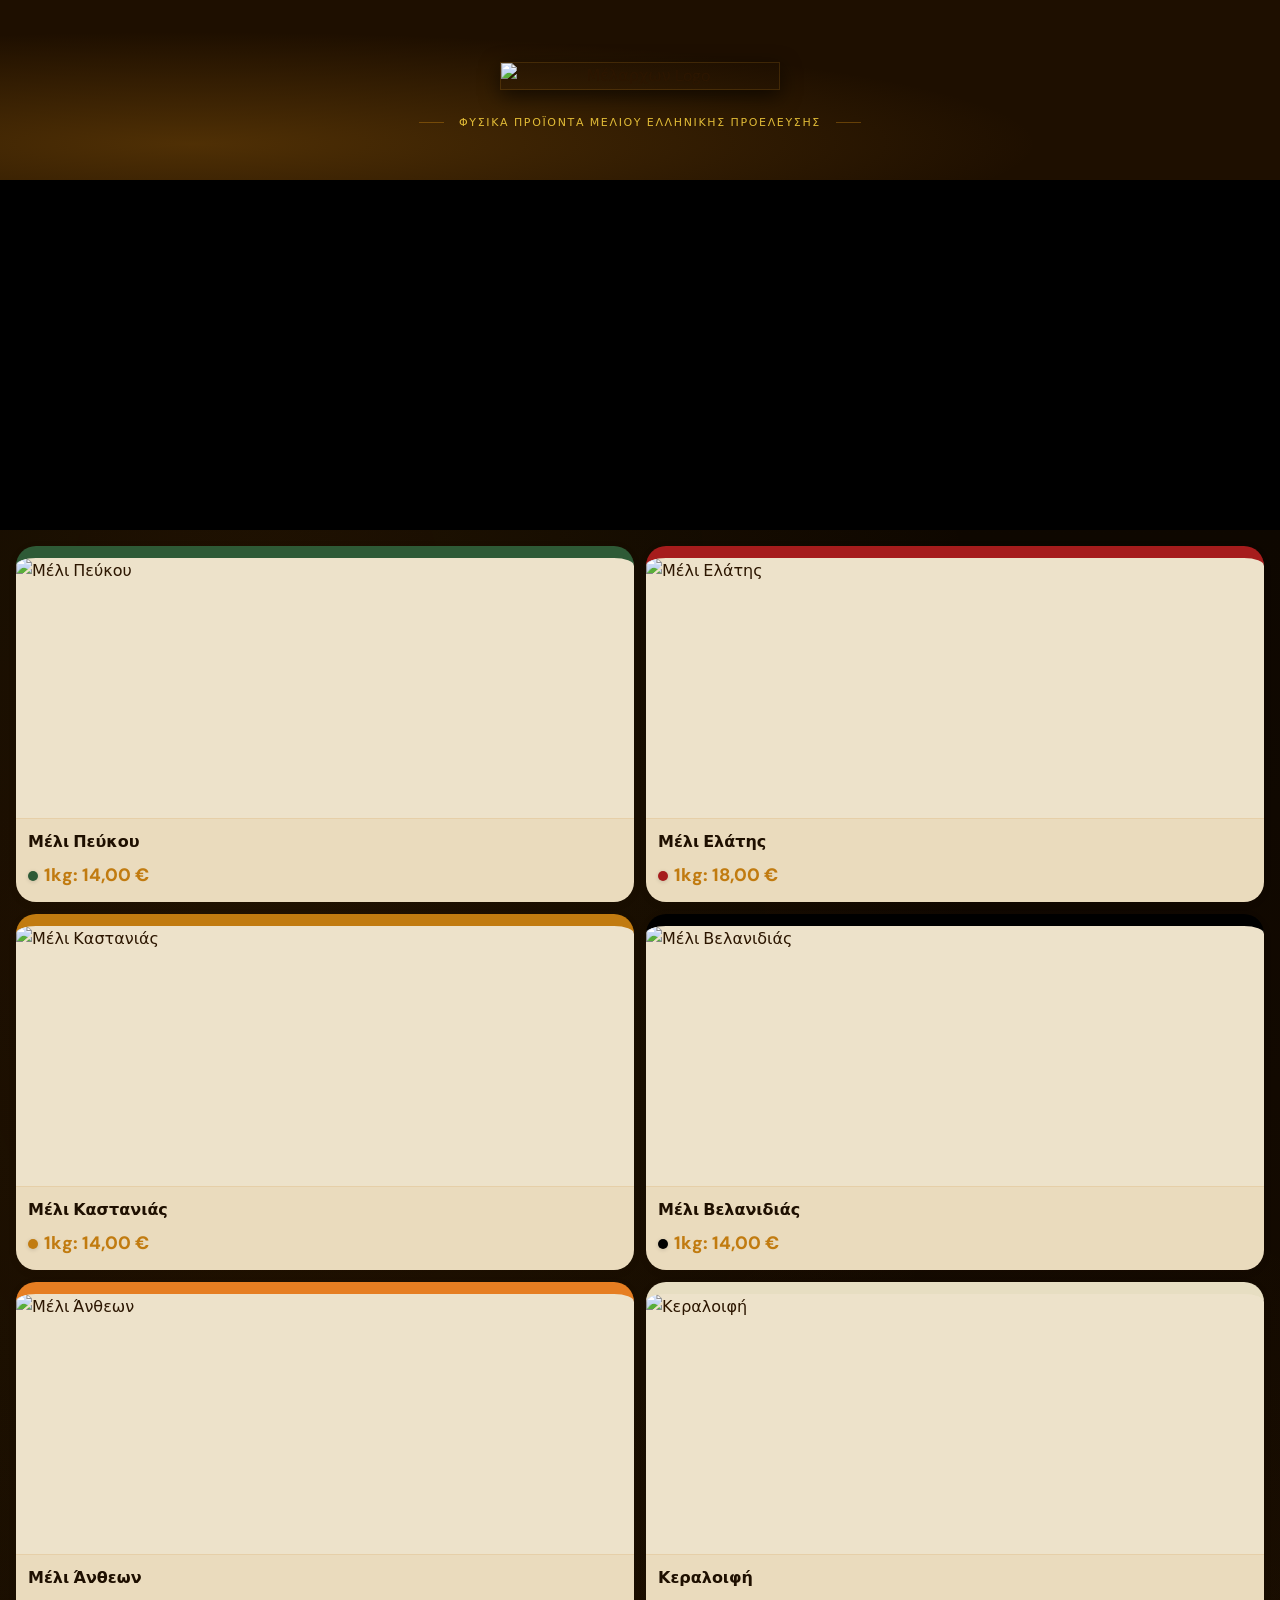
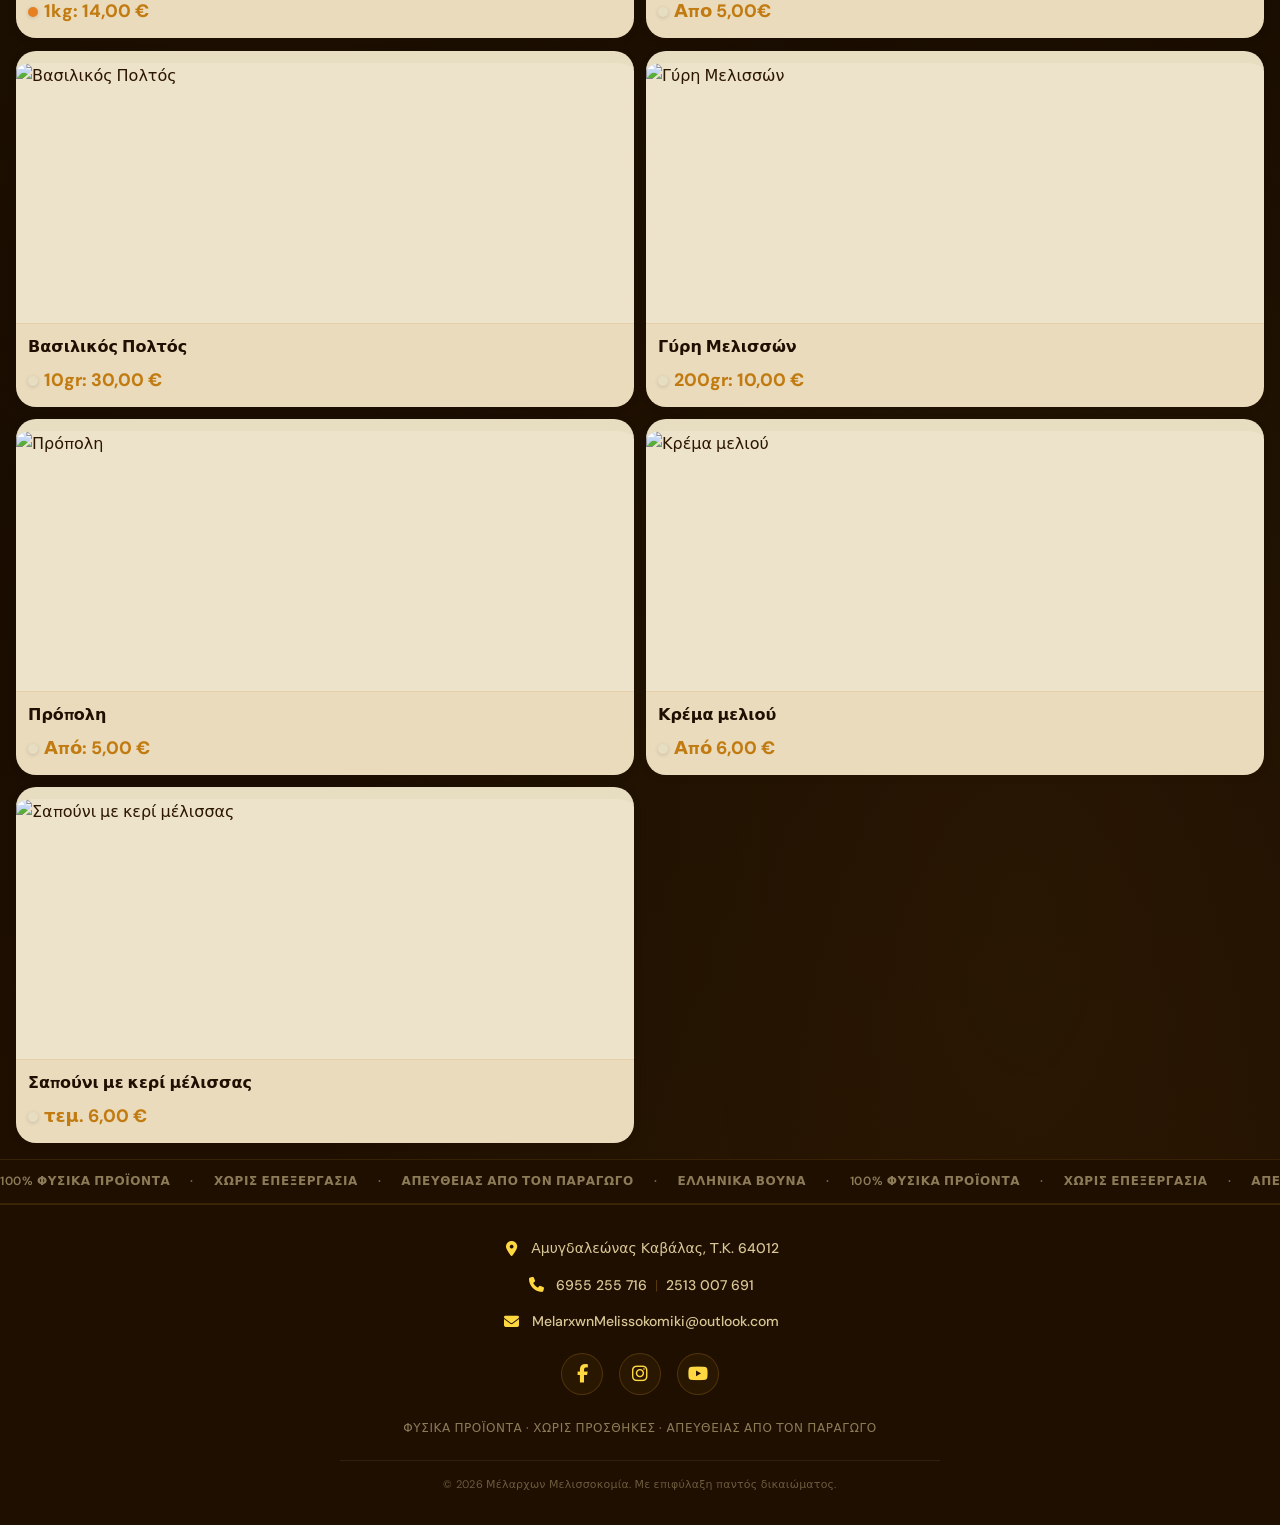
==== index.html @ 649051a7 "Add files via upload" ====
<!DOCTYPE html>
<html lang="el">
<head>
  <meta charset="UTF-8" />
  <meta name="viewport" content="width=device-width, initial-scale=1.0, maximum-scale=1.0" />
  <title>Μέλαρχων Μελισσοκομία</title>
  <link rel="preconnect" href="https://fonts.googleapis.com" />
  <link rel="preconnect" href="https://fonts.gstatic.com" crossorigin />
  <link href="https://fonts.googleapis.com/css2?family=DM+Sans:wght@400;500;700;800&display=swap" rel="stylesheet" />
  <link rel="stylesheet" href="main.css" />
  <link rel="stylesheet" href="https://cdnjs.cloudflare.com/ajax/libs/font-awesome/6.4.0/css/all.min.css" />
</head>
<body>

  <header class="header">
    <div class="header__top">
      <div class="header__overlay"></div>
      <div class="header__inner">
        <div class="header__logo">
          <img src="foto/logo.jpg" alt="Μέλαρχων Logo" class="main-logo">
        </div>
        <span class="header__badge">Φυσικά προϊόντα μελιού Ελληνικής προέλευσης</span>
      </div>
    </div>
    <div class="header__video-wrap">
      <video autoplay muted loop playsinline>
        <source src="foto/hero.mp4" type="video/mp4">
      </video>
    </div>
  </header>

  <main class="products" id="products"></main>

  <div class="honey-strip">
    <div class="honey-strip__inner">
      <span>100% Φυσικά Προϊόντα</span> · <span>Χωρίς Επεξεργασία</span> · <span>Απευθείας από τον Παραγωγό</span> · <span>Ελληνικά Βουνά</span> ·
      <span>100% Φυσικά Προϊόντα</span> · <span>Χωρίς Επεξεργασία</span> · <span>Απευθείας από τον Παραγωγό</span> · <span>Ελληνικά Βουνά</span> ·
    </div>
  </div>

  <div class="modal-overlay" id="modalOverlay">
    <div class="modal" id="modal">
      <button class="modal__close" id="modalClose">
        <span></span><span></span>
      </button>

      <div class="modal__hero">
        <img class="modal__photo" id="modalPhoto" src="" alt="" />
      </div>

      <div class="modal__body">
        <span class="modal__cat" id="modalCat"></span>
        <h2 class="modal__title" id="modalTitle"></h2>
        
        <div class="modal__section">
          <h3 class="modal__section-title" id="modalTasteTitle"></h3>
          <p id="modalTaste" class="modal__section-text" style="white-space: pre-line;"></p>
        </div>

        <div class="modal__section">
          <h3 class="modal__section-title">🐝 Ιδιότητες & Οφέλη</h3>
          <p id="modalBenefits" class="modal__section-text" style="white-space: pre-line;"></p>
        </div>

        <div class="modal__section">
          <h3 class="modal__section-title">ℹ️ Χρήσιμες Πληροφορίες & Οδηγίες</h3>
          <p id="modalInfo" class="modal__section-text" style="white-space: pre-line;"></p>
        </div>

        <div class="modal__section">
          <h3 class="modal__section-title">💰 Διαθέσιμες Συσκευασίες & Τιμές</h3>
          <div id="modalSizes" style="display: flex; flex-direction: column; gap: 8px; margin-top: 10px;"></div>
        </div>
        
        <div class="modal__footer" style="margin-top: 15px; padding-top: 10px;"></div>
      </div>
    </div>
  </div>

  <footer class="footer">
    <div class="footer__inner">
      <div class="footer__info">
        <div class="footer__info-item">
          <i class="fa-solid fa-location-dot"></i>
          <span>Αμυγδαλεώνας Καβάλας, Τ.Κ. 64012</span>
        </div>
        <div class="footer__info-item">
          <i class="fa-solid fa-phone"></i>
          <div class="footer__phones">
            <a href="tel:+306955255716">6955 255 716</a>
            <span class="footer__phone-sep">|</span>
            <a href="tel:+302513007691">2513 007 691</a>
          </div>
        </div>
        <div class="footer__info-item">
          <i class="fa-solid fa-envelope"></i>
          <a href="mailto:MelarxwnMelissokomiki@outlook.com">MelarxwnMelissokomiki@outlook.com</a>
        </div>
      </div>

      <div class="footer__socials">
        <a href="https://www.facebook.com/profile.php?id=100087143318906&locale=el_GR" target="_blank" class="footer__social-link">
          <i class="fa-brands fa-facebook-f"></i>
        </a>
        <a href="https://www.instagram.com/melarxwnmelissokomiki" target="_blank" class="footer__social-link">
          <i class="fa-brands fa-instagram"></i>
        </a>
        <a href="https://www.youtube.com/@%CE%9C%CE%95%CE%9B%CE%91%CE%A1%CE%A7%CE%A9%CE%9D%CE%9C%CE%95%CE%9B%CE%99%CE%A3%CE%A3%CE%9F%CE%9A%CE%9F%CE%9C%CE%99%CE%91" target="_blank" class="footer__social-link">
  <i class="fa-brands fa-youtube"></i>
</a>
        </a>
      </div>

      <p class="footer__note">ΦΥΣΙΚΑ ΠΡΟΪΟΝΤΑ · ΧΩΡΙΣ ΠΡΟΣΘΗΚΕΣ · ΑΠΕΥΘΕΙΑΣ ΑΠΟ ΤΟΝ ΠΑΡΑΓΩΓΟ</p>
      <div class="footer__copy"><p>&copy; 2026 Μέλαρχων Μελισσοκομία. Με επιφύλαξη παντός δικαιώματος.</p></div>
    </div>
  </footer>

  <script>
    const PRODUCTS = [
      {
        id: 1,
        name: 'Μέλι Πεύκου',
        category: 'Πεύκο',
        tasteLabel: '🍯 Γεύση, Άρωμα & Υφή',
        photo: 'foto/pefko.jpg', 
        modalPhoto: 'foto/pefko2.jpg', 
        mainPrice: '1kg: 14,00 €', 
        color: '#2E5A36', 
        allSizes: [
          { label: '1kg', price: '14€' },
          { label: '500g', price: '8€' },
          { label: '250g', price: '5€' },
          { label: '100ml', price: '3€' }
        ],
        taste: `👅 Γεύση & Ήπια γλυκύτητα: Λόγω της χαμηλής συγκέντρωσης φυσικών σακχάρων και γλυκόζης, δεν είναι υπερβολικά γλυκό και δεν «λιγώνει».\n\n📋 Πίνακας επίγευσης: Έχει γεμάτη, γήινη και πλούσια γεύση. Αφήνει μια ελαφρώς πικάντικη νότα ή μια ανεπαίσθητα πικρή / ρητινώδη επίγευση που θυμίζει καραμέλα και ξύλο.\n\n🍯 Υφή και Ρευστότητα: Παχύρρευστο και λείο. Έχει γεμάτο σώμα, «βουτυράτη» αίσθηση στο στόμα και βελούδινη πυκνότητα.\n\n⏳ Αργή κρυστάλλωση: Είναι από τα βασικότερα πλεονεκτήματά του. Επειδή έχει χαμηλή περιεκτικότητα σε γλυκόζη, δεν ζαχαρώνει εύκολα. Το αυθεντικό πευκόμελο παραμένει εντελώς ρευστό και διαυγές για περισσότερο από 1,5 χρόνο.\n\n🌲 Άρωμα: Ιδιαίτερο Έντονο Άρωμα, καθαρό και αρωματικό. Αναδίδει φρεσκάδα που παραπειάμπει απευθείας σε πευκοδάσος και υγρό δάσος.\n\n🎨 Σκούρο Χρώμα: Κυμαίνεται από βαθύ κεχριμπαρένιο έως σκούρο κοκκινωπό-καφέ.`,
        benefits: `To μέλι πεύκου αποτελεί περίπου το 65% της συνολικής παραγωγής στην Ελλάδα. Δεν προέρχεται από το νέκταρ λουλουδιών, αλλά από τις μελιτώδεις εκκρίσεις του εντόμου Marchalina hellenica.\n\n💪 Είναι πλούσιο σε μέταλλα (κάλιο, μαγνήσιο, σίδηρο), ιχνοστοιχεία και αντιοξειδωτικά.\n\n📉 Έχει χαμηλότερες θερμίδες από τα ανθόμελα.\n\n🛡️ Προσφέρει αντιβακτηριακή δράση, ενισχύοντας το ανοσοποιητικό, βοηθώντας στην ανακούφιση από τον βήχα και την πέψη.`,
        info: `🔮 ΚΡΥΣΤΑΛΛΩΜΑ\nΠαραμένει ρευστό για μεγάλο χρονικό διάστημα λόγω χαμηλής περιεκτικότητας σε γλυκόζη. Η κρυστάλλωση αποτελεί φυσική διαδικασία.\n\n📦 ΦΥΛΑΞΗ\nΔιατήρηση σε σκιερό και δροσερό μέρος, μακριά από άμεση ηλιακή ακτινοβολία.\n\n⚠️ ΠΡΟΕΙΔΟΠΟΙΗΣΗ\nΔεν συνιστάται για βρέφη κάτω των 12 μηνών.\n\n ΣΥΣΚΕΥΑΣΙΑ & ΔΙΑΡΚΕΙΑ\nΓυάλινο βάζο με μεταλλικό καπάκι ασφαλείας. · Διάρκεια: 24 μήνες από την ημερομηνία παραγωγής.`
      },
      {
        id: 2,
        name: 'Μέλι Ελάτης',
        category: 'Έλατο',
        tasteLabel: '🍯 Γεύση, Άρωμα & Υφή',
        photo: 'foto/elati.jpg',
        modalPhoto: 'foto/elati2.jpg', 
        mainPrice: '1kg: 18,00 €', 
        color: '#A61C1C', 
        allSizes: [
          { label: '1kg', price: '18€' },
          { label: '500g', price: '10€' },
          { label: '250g', price: '6€' },
          { label: '100ml', price: '4€' }
        ],
        taste: `👅 Γεύση & Ήπια γλυκύτητα: Λόγω της πολύ χαμηλής περιεκτικότητας σε φυσικά σάκχαρα, διακρίνεται για την ιδιαίτερα ήπια γλυκύτητά του που δεν λιγώνει καθόλου τον ουρανίσκο.\n\n📋 Πίνακας επίγευσης: Διαθέτει μια ξεχωριστή, πλούσια γεύση με απαλές νότες που θυμίζουν καραμέλα, βανίλια ή ζαχαρωμένο ξηρό καρπό, αφήνοντας μια ευχάριστη και εκλεπτυσμένη επίγευση.\n\n🍯 Υφή και Ρευστότητα: Είναι εξαιρετικά παχύρρευστο και κολλώδες. Έχει πολύ γεμάτο σώμα και μια ιδιαίτερα βελούδινη, σχεδόν "μαστιχωτή" αίσθηση στο στόμα.\n\n⏳ Μηδενική κρυστάλλωση: Αποτελεί το κορυφαίο του πλεονέκτημα. Εξαιτίας της εξαιρετικά χαμηλής του περιεκτικότητας σε γλυκόζη, το αυθεντικό μέλι ελάτης δεν κρυσταλλώνει (δεν ζαχαρώνει) σχεδόν ποτέ, παραμένοντας αναλλοίωτο για χρόνια.\n\n🌲 Άρωμα: Διακριτικό και φίνο άρωμα χαμηλής έντασης, το οποίο αναδίδει μια αίσθηση φρεσκάδας και καθαρότητας που παραπέμπει κατευθείαν στα παρθένα ελατοδάση των ελληνικών βουνών.\n\n🎨 Χρώμα: Εντυπωσιακό και ιδιαίτερο χρώμα που ποικίλλει από βαθύ κεχριμπαρένιο έως κοκκινωπό-σκούρο, ενώ σε ορισμένες ποικιλίες (όπως το ελάτης βανίλια) δημιουργεί πανέμορφες ανταύγειες.`,
        benefits: `Το μέλι ελάτης είναι ένα από τα πιο σπάνια και εκλεκτά μέλια της Ελλάδας, καθώς η παραγωγή του εξαρτάται σε μεγάλο βαθμό από τις καιρικές συνθήκες στα ορεινά ελατοδάση.\n\n💪 Διαθέτει εξαιρετικά υψηλή συγκέντρωση σε ιχνοστοιχεία (κάλιο, μαγνήσιο, φώσφορο, σίδηρο, νάτριο) και φυσικά αντιοξειδωτικά.\n\n📉 Έχει χαμηλότερο θερμιδικό φορτίο σε σύγκριση με τα ανθόμελα, καθιστώντας το ιδανικό για όσους προσέχουν τη διατροφή τους.\n\n🛡️ Δρα ως φυσικό τονωτικό για τον οργανισμό, βοηθά στην αντιμετώπιση των φλεγμονών, καταπραΰνει το στομάχι και ενισχύει το αναπνευστικό σύστημα.`,
        info: `🔮 ΚΡΥΣΤΑΛΛΩΜΑ\nΛόγω της εξαιρετικά χαμηλής περιεκτικότητας σε γλυκόζη, δεν κρυσταλλώνει σχεδόν ποτέ και διατηρεί τη ρευστότητά του για πολλά χρόνια.\n\n📦 ΦΥΛΑΞΗ\nΔιατήρηση σε σκιερό και δροσερό μέρος, μακριά από άμεση ηλιακή ακτινοβολία.\n\n⚠️ ΠΡΟΕΙΔΟΠΟΙΗΣΗ\nΔεν συνιστάται για βρέφη κάτω των 12 μηνών.\n\n ΣΥΣΚΕΥΑΣΙΑ & ΔΙΑΡΚΕΙΑ\nΓυάλινο βάζο με μεταλλικό καπάκι ασφαλείας. · Διάρκεια: 24 μήνες από την ημερομηνία παραγωγής.`
      },
      {
        id: 3,
        name: 'Μέλι Καστανιάς',
        category: 'Κάστανο',
        tasteLabel: '🍯 Γεύση, Άρωμα & Υφή',
        photo: 'foto/kastano.jpg',
        modalPhoto: 'foto/kastano2.jpg', 
        mainPrice: '1kg: 14,00 €', 
        color: '#C17B10', 
        allSizes: [
          { label: '1kg', price: '18€' },
          { label: '500g', price: '10€' },
          { label: '250g', price: '6€' },
          { label: '100ml', price: '4€' }
        ],
        taste: `👅 Γεύση & Ήπια γλυκύτητα: Έχει πολύ χαμηλή γλυκύτητα. Είναι ένα μέλι για απαιτητικούς ουρανίσκους, καθώς η γλυκιά του βάση εξισορροπείται απόλυτα από τον έντονο χαρακτήρα του.\n\n📋 Πίνακας επίγευσης: Διακρίνεται για τη δυνατή, γεμάτη και ελαφρώς υπόπικρη γεύση του. Αφήνει μια έντονη, μακράς διάρκειας επίγευση καμένου ξύλου, κακάο και καβουρδισμένων ξηρών καρπών.\n\n🍯 Υφή και Ρευστότητα: Μέτριας ρευστότητας προς παχύρρευστο, με πλούσιο σώμα και στιβαρή δομή που γεμίζει το στόμα.\n\n⏳ Αργή κρυστάλλωση: Λόγω της υψηλής φυσικής περιεκτικότητάς του σε φρουκτόζη και της χαμηλής γλυκόζης, κρυσταλλώνει πάρα πολύ αργά. Μπορεί να παραμείνει σε ρευστή μορφή για 1,5 έως 2 χρόνια.\n\n🌲 Άρωμα: Ιδιαίτερα έντονο, βαθύ και διεισδυτικό άρωμα. Αναδίδει μια ξεχωριστή μυρωδιά που παραπέμπει σε φθινοπωρινό δάσος, βρεγμένο χώμα και ξύλο καστανιάς.\n\n🎨 Σκούρο Χρώμα: Διαθέτει ένα πολύ σκούρο καφέ, σχεδόν μαύρο χρώμα, το οποίο μερικές φορές εμφανίζει κοκκινωπές ή χάλκινες ανταύγειες στο φως.`,
        benefits: `Το μέλι καστανιάς συλλέγετε στη Λεκάνη και τις ορεινές περιοχές της Καβάλας κατά την περίοδο ανθοφορίας της καστανιάς.\n\n💪 Θεωρείται ένα από τα πιο θρεπτικά μέλια παγκοσμίως, καθώς είναι εξαιρετικά πλούσιο σε σίδηρο, κάλιο, μαγνήσιο, ασβέστιο και αζωτούχες ενώσεις.\n\n📉 Διαθέτει ισχυρές αντιοξειδωτικές ιδιότητες και βοηθά σημαντικά στην καλή κυκλοφορία του αίματος και τη ρύθμιση της πίεσης.\n\n🛡️ Έχει αποδεδειγμένη στυπτική, απολυμαντική και επουλωτική δράση. Βοηθά στη σωστή λειτουργία του γαστρεντερικού συστήματος και τονώνει το ανοσοποιητικό ενάντια στην κόπωση.`,
        info: `🔮 ΚΡΥΣΤΑΛΛΩΜΑ\nΛόγω της υψηλής περιεκτικότητας σε φρουκτόζη, κρυσταλλώνει πολύ αργά (μετά από 18-24 μήνες). Η κρυστάλλωση είναι δείγμα αγνότητας.\n\n📦 ΦΥΛΑΞΗ\nΔιατήρηση σε σκιερό και δροσερό μέρος, μακριά από άμεση ηλιακή ακτινοβολία.\n\n⚠️ ΠΡΟΕΙΔΟΠΟΙΗΣΗ\nΔεν συνιστάται για βρέφη κάτω των 12 μηνών.\n\n🫙 ΣΥΣΚΕΥΑΣΙΑ & ΔΙΑΡΚΕΙΑ\nΓυάλινο βάζο με μεταλλικό καπάκι ασφαλείας. · Διάρκεια: 24 μήνες από την ημερομηνία παραγωγής.`
      },
      {
        id: 4,
        name: 'Μέλι Βελανιδιάς',
        category: 'Βελανιδιά',
        tasteLabel: '🍯 Γεύση, Άρωμα & Υφή',
        photo: 'foto/belanidia.jpg',
        modalPhoto: 'foto/belanidia2.jpg', 
        mainPrice: '1kg: 14,00 €', 
        color: '#000000', 
        allSizes: [
          { label: '1kg', price: '14€' },
          { label: '500g', price: '8€' },
          { label: '250g', price: '5€' },
          { label: '100ml', price: '3€' }
        ],
        taste: `👅 Γεύση & Ήπια γλυκύτητα: Έχει ιδιαίτερα χαμηλή γλυκύτητα, γεγονός που το καθιστά αγαπητό σε όσους αποφεύγουν τις πολύ λιγωτικές γεύσεις.\n\n📋 Πίνακας επίγευσης: Γεμάτη, πλούσια και "στιβαρή" γεύση. Αφήνει μια έντονη, «στρογγυλή» επίγευση που θυμίζει καραμέλα βουτύρου, μελάσα και ώριμα ξύλα του δάσους.\n\n🍯 Υφή και Ρευστότητα: Είναι εξαιρετικά παχύρρευστο, παχύ και κολλώδες. Έχει πολύ πυκνό σώμα και «γεμίζει» πλούσια το στόμα.\n\n⏳ Αργή κρυστάλλωση: Λόγω της φυσικής του σύνθεσης, κρυσταλλώνει πάρα πολύ αργά. Παράγεται από μελιτώματα και μπορεί να παραμείνει στην αρχική, ρευστή του μορφή για περισσότερο από 1,5 με 2 χρόνια.\n\n🌲 Άρωμα: Βαθύ, γήινο και μυστηριώδες άρωμα μεγάλης έντασης, που φέρνει στο νου την ατμόσφαιρα ενός αρχέγονου, πυκνού δάσους βελανιδιάς μετά τη βροχή.\n\n🎨 Σκούρο Χρώμα: Είναι από τα πιο σκούρα ελληνικά μέλια. Το χρώμα του είναι πολύ βαθύ καφέ, σχεδόν μαύρο (συχνά αποκαλείται και "μαύρο μέλι").`,
        benefits: `Το μέλι βελανιδιάς μας συλλέγεται στo Παρανέστι και στην ορεινή περιοχή της Καβάλας και θεωρείται ένα από τα κορυφαία μέλια παγκοσμίως σε αντιοξειδωτική δράση.\n\n💪 Είναι εξαιρετικά πλούσιο σε κάλιο, μαγνήσιο, σίδηρο, φώσφορο και νάτριο, προσφέροντας άμεση τόνωση στον οργανισμό.\n\n📉 Διαθέτει πολύ υψηλή συγκέντρωση σε φαινόλες, βοηθώντας στην καταπολέμηση των ελεύθερων ριζών και της γήρανσης των κυττάρων.\n\n🛡️ Έχει ισχυρές αντιμικροβιακές και αντιφλεγμονώδεις ιδιότητες. Δρα ευεργετικά στο γαστρεντερικό σύστημα, καταπραΰνει τις διαταραχές του στομάχου και βοηθά στην αντιμετώπιση της εξάντλησης.`,
        info: `🔮 ΚΡΥΣΤΑΛΛΩΜΑ\nΛόγω χαμηλής περιεκτικότητας σε γλυκόζη, παραμένει ρευστό για μεγάλο χρονικό διάστημα (18-24 μήνες). Η κρυστάλλωση είναι φυσική ιδιότητα του αγνού μελιού.\n\n📦 ΦΥΛΑΞΗ\nΔιατήρηση σε σκιερό και δροσερό μέρος, μακριά από άμεση ηλιακή ακτινοβολία.\n\n⚠️ ΠΡΟΕΙΔΟΠΟΙΗΣΗ\nΔεν συνιστάται για βρέφη κάτω των 12 μηνών.\n\n ΣΥΣΚΕΥΑΣΙΑ & ΔΙΑΡΚΕΙΑ\nΓυάλινο βάζο με μεταλλικό καπάκι ασφαλείας. · Διάρκεια: 24 μήνες από την ημερομηνία παραγωγής.`
      },
      {
        id: 5,
        name: 'Μέλι Άνθεων',
        category: 'Άνθη',
        tasteLabel: '🍯 Γεύση, Άρωμα & Υφή',
        photo: 'foto/antheon.jpg',
        modalPhoto: 'foto/antheon2.webp', 
        mainPrice: '1kg: 14,00 €', 
        color: '#E67E22', 
        allSizes: [
          { label: '1kg', price: '14€' },
          { label: '500g', price: '8€' },
          { label: '250g', price: '5€' },
          { label: '100ml', price: '3€' }
        ],
        taste: `👅 Γεύση & Έντονη γλυκύτητα: Διακρίνεται για την πλούσια, γεμάτη και έντονα γλυκιά γεύση του. Είναι το κατεξοχήν αγαπημένο μέλι των παιδιών και όσων αγαπούν τις παραδοσιακές, γλυκές γεύσεις.\n\n📋 Πίνακας επίγευσης: Αφήνει μια εξαιρετικά απαλή, ισορροπημένη και δροσερή επίγευση που πλημμυρίζει τον ουρανίσκο με νότες φρεσκοκομμένων λουλουδιών και άγριας φύσης.\n\n🍯 Υφή και Ρευστότητα: Έχει λεπτόρρευστη, μεταξένια υφή και απαλό σώμα. Ρέει εύκολα, γεγονός που το κάνει ιδανικό για να διαλύεται σε ροφήματα ή να περιχύνεται πάνω από γιαούρτι και γλυκά.\n\n⏳ Φυσική κρυστάλλωση: Λόγω της υψηλής φυσικής περιεκτικότητάς του σε γλυκόζη, κρυσταλλώνει (ζαχαρώνει) σχετικά γρήγορα, συνήθως μέσα σε 4 έως 8 μήνες από τη συγκομιδή. Αυτό είναι απόλυτα φυσικό και αποτελεί εγγύηση της αγνότητάς του.\n\n🌲 Άρωμα: Έντονο, φρέσκο και εξαιρετικά ευχάριστο άρωμα. Ένα αληθινό μπουκέτο αρωμάτων που αναδίδει τη ζωντάνια των ανοιξιάτικων και καλοκαιρινών ανθισμένων αγρών.\n\n🎨 Ανοιχτό Χρώμα: Διαθέτει ένα λαμπερό, ανοιχτόχρωμο χρυσό ή λαμπερό κεχριμπαρένιο χρώμα, το οποίο μαρτυρά την αγνή προέλευσή του από το νέκταρ των λουλουδιών.`,
        benefits: `Το μέλι ανθέων παράγεται από το νέκταρ που συλλέγουν οι μέλισσες από μια τεράστια ποικιλία αγριολούλουδων, βοτάνων και ανθισμένων δέντρων στις πεδινές περιοχές του Νομού Καβάλας.\n\n💪 Αποτελεί μια εξαιρετική πηγή άμεσης ενέργειας για τον οργανισμό, χάρη στα εύπεπτα φυσικά του σάκχαρα, ιδανικό για αθλητές, παιδιά και καθημερινή τόνωση.\n\n📉 Βοηθά στη σωστή λειτουργία του πεπτικού συστήματος και στη μεταβολική διαδικασία.\n\n🛡️ Περιέχει πολύτιμα ένζυμα, βιταμίνες και αμινοξέα που ενισχύουν το ανοσοποιητικό σύστημα, ενώ έχει ήπιες καταπραϋντικές ιδιότητες που βοηθούν στην χαλάρωση του οργανισμού.`,
        info: `🔮 ΚΡΥΣΤΑΛΛΩΜΑ\nΚρυσταλλώνει φυσικά σε 4-8 μήνες λόγω της υψηλής γλυκόζης. Ρευστοποιείται εύκολα αν τοποθετηθεί το βάζο σε ζεστό νερό (bain-marie) έως 40°C.\n\n📦 ΦΥΛΑΞΗ\nΔιατήρηση σε σκιερό και δροσερό μέρος, μακριά από άμεση ηλιακή ακτινοβολία.\n\n⚠️ ΠΡΟΕΙΔΟΠΟΙΗΣΗ\nΔεν συνιστάται για βρέφη κάτω των 12 μηνών.\n\n ΣΥΣΚΕΥΑΣΙΑ & ΔΙΑΡΚΕΙΑ\nΓυάλινο βάζο με μεταλλικό καπάκι ασφαλείας. · Διάρκεια: 24 μήνες από την ημερομηνία παραγωγής.`
      },
      {
        id: 6,
        name: 'Κεραλοιφή',
        category: 'Αλοιφή',
        tasteLabel: '🌿 Υφή, Άρωμα & Εμφάνιση',
        photo: 'foto/keraloifi.jpg',
        modalPhoto: 'foto/keraloifi2.jpg', 
        mainPrice: 'Απο 5,00€', 
        color: '#E7DEC2', 
        allSizes: [
          { label: '106 ml', price: '10€' },
          { label: '43 ml', price: '5€' }
        ],
        taste: `🐝 Αγνά Συστατικά: Παρασκευάζεται με την πιο απλή και καθαρή συνταγή της φύσης: 100% φυσικό κερί μέλισσας από τα μελίσσια μας και έξτρα παρθένο ελαιόλαδο, εμπλουτισμένο με βότανα.\n\n📋 Υφή & Αίσθηση: Έχει πλούσια, απαλή και "βουτυράτη" υφή. Λιώνει απαλά με τη θερμότητα του σώματος καθώς απλώνεται στο δέρμα, αφήνοντας ένα προστατευτικό, βελούδινο φιλμ ενυδάτωσης χωρίς να φράζει τους πόρους.\n\n⏳ Φυσική Σύσταση: Δεν περιέχει καθόλου νερό, χημικά συντηρητικά, παραφινέλαια ή τεχνητά χρώματα. Είναι ένα 100% συμπυκνωμένο, φυσικό προϊόν.\n\n🌸 Άρωμα: Διακριτικό, γλυκό και καθησυχαστικό άρωμα που αναδίδει καθαρό κερί μέλισσας, μέλι και απαλές νότες από τα ελληνικά βότανα της υπαίθρου.\n\n🎨 Φυσικό Χρώμα: Διαθέτει ένα ζεστό, απαλό κίτρινο ή χρυσαφένιο χρώμα, το οποίο οφείλεται αποκλειστικά στο αγνό κερί της μέλισσας και το ελαιόλαδο.`,
        benefits: `Η κηραλοιφή μας παρασκευάζεται χειροποίητα με αγνό κερί από τα μελίσσια μας που προέρχονται από το Παρανέστι και την ορεινή Καβάλα, εξασφαλίζοντας την κορυφαία ποιότητα των πρώτων υλών.\n\n💪 Προσφέρει βαθιά ενυδάτωση, θρέψη και ελαστικότητα στην ξηρή, σκασμένη ή ταλαιπωρημένη επιδερμίδα (σκασμένα χείλη, φτέρνες, αγκώνες).\n\n📉 Διαθέτει ισχυρές καταπραϋντικές ιδιότητες, ιδανικές για την ανακούφιση από ερεθισμούς, συγκάματα, τσιμπήματα εντόμων και ήπια ηλιακά ή οικιακά εγκαύματα.\n\n🛡️ Έχει φυσική αντισηπτική, αντιφλεγμονώδη και επουλωτική δράση, βοηθώντας το δέρμα να αναπλάθεται γρήγορα και να προστατεύεται από τις εξωτερικές συνθήκες (κρύο, αέρας).`,
        info: `🔮 ΤΡΟΠΟΣ ΧΡΗΣΗΣ\nΑπλώστε μια μικρή ποσότητα στην περιοχή που επιθυμείτε με απαλό μασάζ μέχρι να απορροφηθεί. Λόγω της συμπυκνωμένης της μορφής, ελάχιστη ποσότητα είναι αρκετή.\n\n📦 ΦΥΛΑΞΗ\nΔιατηρείται σε δροσερό και σκιερό μέρος (ιδανικά κάτω από 25°C). Το καλοκαίρι μπορεί να φυλαχθεί και στο ψυγείο για επιπλέον αίσθηση δροσιάς.\n\n⚠️ ΠΡΟΕΙΔΟΠΟΙΗΣΗ\nΜόνο για εξωτερική χρήση. Να αποφεύγεται η χρήση σε ανοιχτές πληγές χωρίς τη συμβουλή γιατρού.\n\n ΣΥΣΚΕΥΑΣΙΑ & ΔΙΑΡΚΕΙΑ\nΓυάλινο ή αλουμινένιο βαζάκι ασφαλείας. · Διάρκεια: 12 μήνες από το άνοιγμα της συσκευασίας.`
      },
      {
        id: 7,
        name: 'Βασιλικός Πολτός',
        category: 'Υπερτροφή',
        tasteLabel: '🌱 Γεύση, Υφή & Χαρακτήρας',
        photo: 'foto/poltos.jpg',
        modalPhoto: 'foto/poltos2.jpg', 
        mainPrice: '10gr: 30,00 €', 
        color: '#E7DEC2', 
        allSizes: [
          { label: '10gr', price: '30€' }
        ],
        taste: `👅 Γεύση & Ιδιαίτερος Χαρακτήρας: Έχει μια πολύ χαρακτηριστική, υπόξινη και ελαφρώς καυστική γεύση, με μια διακριτική πικράδα. Δεν είναι γλυκός, καθώς πρόκειται για την αυθεντική, ακατέργαστη τροφή της βασίλισσας.\n\n📋 Υφή και Ρευστότητα: Έχει κρεμώδη, ομοιογενή και πηχτή υφή (ζελατινώδη μορφή), που λιώνει αμέσως κάτω από τη γλώσσα για άμεση απορρόφηση από τον οργανισμό.\n\n⏳ 100% Φυσικός & Ζωντανός: Διατίθεται ακριβώς όπως συλλέγεται από την κυψέλη, χωρίς καμία απολύτως επεξεργασία, προσθήκη ή αλλοίωση.\n\n👑 Άρωμα: Ιδιαίτερο και έντονο άρωμα με όξινες νότες, που μαρτυρά τη φρεσκάδα και την υψηλή βιολογική του αξία.\n\n🎨 Χρώμα: Διαθέτει ένα χαρακτηριστικό υπόλευκο, απαλό κρεμ έως ελαφρώς υποκίτρινο χρώμα.`,
        benefits: `Ο βασιλικός πολτός Μέλαρχων συλλέγεται με απόλυτη προσοχή και χειρουργική ακρίβεια από τα μελίσσια μας στο Παρανέστι και την ορεινή Καβάλα, μεταφέρεται αμέσως στην κατάψυξη και διατηρείται ζωντανός.\n\n💪 Αποτελεί την πλουσιότερη πηγή της φύσης σε βιταμίνες (ειδικά του συμπλέγματος Β), αμινοξέα, μέταλλα και ένζυμα, προσφέροντας απόλυτη τόνωση, πνευματική διαύγεια και ενέργεια.\n\n📉 Ενισχύει θεαματικά το ανοσοποιητικό σύστημα, βοηθά στην ανάρρωση από ασθένειες, καταπολεμά την κόπωση, το στρες και τη σωματική εξάντληση.\n\n🛡️ Συμβάλλει στη ρύθμιση της πίεσης του αίματος, βελτιώνει τη μνήμη, έχει αντιγηραντικές ιδιότητες και τονώνει τη λίμπιντο και τη γονιμότητα.`,
        info: `🔮 ΤΡΟΠΟΣ ΧΡΗΣΗΣ\nΚαταναλώνεται το πρωί νηστικός, υπογλώσσια (αφήνοντάς το να λιώσει κάτω από τη γλώσσα). Δοσολογία: Ένα μικρό ειδικό κουταλάκι (περιλαμβάνεται στη συσκευασία) για τους ενήλικες, μισό για τα παιδιά.\n\n📦 ΦΥΛΑΞΗ\nΑΠΑΡΑΙΤΗΤΗ Η ΔΙΑΤΗΡΗΣΗ ΣΤΟ ΨΥΓΕΙΟ (0-4°C) από την πρώτη στιγμή. Για μακροχρόνια αποθήκευση, μπορεί να μπει και στην κατάψυξη.\n\n⚠️ ΠΡΟΕΙΔΟΠΟΙΗΣΗ\nΝα αποφεύγεται η χρήση από άτομα με ιστορικό άσθματος ή αλλεργίας στα προϊόντα της μέλισσας. Δεν συνιστάται για βρέφη κάτω των 12 μηνών.\n\n ΣΥΣΚΕΥΑΣΙΑ & ΔΙΑΡΚΕΙΑ\nΣκούρο γυάλινο βαζάκι για προστασία από το φως, μέσα σε ειδικό ισοθερμικό κουτί. · Διάρκεια: 6-12 μήνες στο ψυγείο.`
      },
      {
        id: 8,
        name: 'Γύρη Μελισσών',
        category: 'Υπερτροφή',
        tasteLabel: '🌱 Γεύση, Υφή & Χαρακτήρας',
        photo: 'foto/giri.jpg',
        modalPhoto: 'foto/giri2.jpg', 
        mainPrice: '200gr: 10,00 €', 
        color: '#E7DEC2', 
        allSizes: [
          { label: '200gr', price: '10€' }
        ],
        taste: `👅 Γεύση & Ιδιαίτερη Επίγευση: Έχει μια πλούσια, πολύπλοκη γεύση που συνδυάζει υπόγλυκες, γήινες και ελαφρώς υπόπικρες ή όξινες νότες, ανάλογα με τα λουλούδια από τα οποία μαζεύτηκε.\n\n📋 Υφή και Δομή: Αποτελείται από μικρούς, μαλακούς κόκκους. Η νωπή γύρη είναι "ζωντανή", γι' αυτό και οι κόκκοι της είναι απαλοί και λιώνουν εύκολα στο στόμα ή μέσα σε γιαούρτι και χυμούς.\n\n⏳ 100% Φυσική & Ανόθευτη: Διατηρείται ακριβώς όπως μαζεύεται από την κυψέλη, χωρίς να υποστεί θερμική επεξεργασία (ξήρανση), κρατώντας ανέπαφα όλα τα ένζυμα και τις βιταμίνες της.\n\n🌸 Άρωμα: Έντονο, βαθύ και καθαρό άρωμα που θυμίζει ανθισμένο ανοιξιάτικο λιβάδι, φρέσκο κερί και μαγιά.\n\n🎨 Πολύχρωμοι Κόκκοι: Μια πανέμορφη φυσική παλέτα χρωμάτων. Οι κόκκοι κυμαίνονται από έντονο κίτρινο και πορτοκαλί, μέχρι βαθύ πράσινο, καφέ ή και μαύρο, ανάλογα με την ποικιλία των φυτών.`,
        benefits: `Η νωπή γύρη Μέλαρχων συλλέγεται την άνοιξη από την πλούσια και παρθένα χλωρίδα στο Παρανέστι και την ορεινή Καβάλα, και καταψύχεται αμέσως για να προστατευτούν τα ευαίσθητα θρεπτικά συστατικά της.\n\n💪 Είναι μια από τις κορυφαίες φυσικές πηγές πρωτεΐνης (περιέχει όλα τα απαραίτητα αμινοξέα), βιταμινών (κυρίως του συμπλέγματος Β), μετάλλων και ενζύμων.\n\n📉 Αποτελεί το ιδανικό φυσικό συμπλήρωμα για αθλητές, καθώς προσφέρει άμεση τόνωση, αυξάνει την αντοχή, μειώνει την κόπωση και βοηθά στη γρήγορη αποκατάσταση των μυών.\n\n🛡️ Θωρακίζει το ανοσοποιητικό σύστημα, ενισχύει τον μεταβολισμό, βοηθά στον έλεγχο της όρεξης και έχει ισχυρή αντιγηραντική και αντιοξειδωτική δράση.`,
        info: `🔮 ΤΡΟΠΟΣ ΧΡΗΣΗΣ\nΞεκινήστε με 1 κουταλάκι του γλυκού καθημερινά (για τυχόν έλεγχο αλλεργιών) και αυξήστε σταδιακά σε 1 γεμάτη κουταλιά της σούπας (το πρωί). Καταναλώνεται σκέτη, ή διαλυμένη σε γιαούρτι, γάλα, χυμό ή μέλι.\n\n📦 ΦΥΛΑΞΗ\nΑΠΑΡΑΙΤΗΤΗ Η ΔΙΑΤΗΡΗΣΗ ΣΤΗΝ KATAΨΥΞΗ. Λόγω της φυσικής της υγρασίας, δεν παγώνει συμπαγώς, οπότε μπορείτε να πάρετε την κουταλιά σας αμέσως. Σε συντήρηση ψυγείου αντέχει για λίγες εβδομάδες.\n\n⚠️ ΠΡΟΕΙΔΟΠΟΙΗΣΗ\nΝα αποφεύγεται η χρήση από άτομα με διαπιστωμένη αλλεργία στη γύρη. Δεν συνιστάται για βρέφη κάτω των 12 μηνών.\n\n ΣΥΣΚΕΥΑΣΙΑ & ΔΙΑΡΚΕΙΑ\nΠλαστικό ή γυάλινο βάζο κατάλληλο για κατάψυξη. · Διάρκεια: Έως 12-18 μήνες στην κατάψυξη.`
      },
      {
        id: 9,
        name: 'Πρόπολη',
        category: 'Θεραπευτικά',
        tasteLabel: '🌱 Γεύση, Υφή & Χαρακτήρας',
        photo: 'foto/propoli.jpg',
        modalPhoto: 'foto/propoli2.jpg', 
        mainPrice: 'Από: 5,00 €', 
        color: '#E7DEC2', 
        allSizes: [
          { label: '30ml', price: '15€' },
          { label: '10ml', price: '5€' }
        ],
        taste: `🐝 Αγνή Σύνθεση Μέλαρχων: Πρόκειται για φυσικό εκχύλισμα καθαρής πρόπολης διαλυμένο σε βιώσιμη, κατάλληλη για τρόφιμα αλκοόλη, χωρίς καμία άλλη χημική προσθήκη ή συντηρητικό.\n\n📋 Γεύση & Αίσθηση: Έχει ιδιαίτερα έντονη, πικρή και πικάντικη γεύση. Όταν διαλύεται σε νερό, αφήνει μια έντονα "φαρμακευτική" και ρητινώδη αίσθηση που μουδιάζει ελαφρώς τον λαιμό, δείγμα της υψηλής της δραστικότητας.\n\n🍯 Υφή και Μορφή: Υγρό εκχύλισμα (σταγόνες) με μεγάλη πυκνότητα. Όταν πέφτει στο νερό, δημιουργεί ένα χαρακτηριστικό γαλακτώδες θόλωμα λόγω των φυσικών ρητινών.\n\n⏳ Αναλλοίωτη Διάρκεια: Λόγω της φυσικής αντιβιοτικής της δράσης και της αλκοόλης, δεν χαλάει ποτέ. Παραμένει εξαιρετικά δραστική για χρόνια εκτός ψυγείου.\n\n🌲 Άρωμα: Πολύ δυνατό, βαθύ και χαρακτηριστικό άρωμα που θυμίζει ρετσίνι δέντρων, βαλσάμικο, κερί και φαρμακείο της φύσης.\n\n🎨 Χρώμα: Διαθέτει ένα πολύ σκούρο κοκκινωπό-καφέ ή καστανόχρωμο χρώμα, το οποίο είναι απόλυτα φυσικό.`,
        benefits: `Η πρόπολη Μέλαρχων συλλέγεται από τις μέλισσές μας στα παρθένα δάση στο Παρανέστι και την ορεινή Καβάλα, όπου η πλούσια χλωρίδα προσφέρει ρητίνες κορυφαίας ποιότητας.\n\n💪 Θεωρείται το ισχυρότερο φυσικό αντιβιοτικό και αντιικό. Είναι ιδανική για την άμεση θωράκιση του οργανισμού ενάντια σε ιώσεις, κρυολογήματα και γρίπη.\n\n📉 Έχει εξαιρετικά αποτελέσματα στην ανακούφιση από τον πονόλαιμο, τις αφθες, την ουλίτιδα και γενικότερα τις λοιμώξεις της στοματικής κοιλότητας.\n\n🛡️ Διαθέτει τρομερές αντισηπτικές, αντιμυκητιασικές και επουλωτικές ιδιότητες. Μπορεί να χρησιμοποιηθεί και εξωτερικά (τοπικά) για την ταχύτερη επούλωση μικρών πληγών, σπυριών και δερματικών ερεθισμών.`,
        info: `🔮 ΤΡΟΠΟΣ ΧΡΗΣΗΣ\nΕσωτερική χρήση: 10-15 σταγόνες σε μισό ποτήρι νερό ή τσάι, 1-2 φορές την ημέρα για πρόληψη ή θεραπεία. Εξωτερική χρήση: Επάλειψη μερικών σταγόνων απευθείας πάνω σε σπυράκια, μικροπληγές ή άφθες.\n\n📦 ΦΥΛΑΞΗ\nΔιατηρείται σε σκιερό και δροσερό μέρος, σε θερμοκρασία δωματίου. Δεν χρειάζεται ψυγείο. Κρατήστε το μακριά από παιδιά.\n\n⚠️ ΠΡΟΕΙΔΟΠΟΙΗΣΗ\nΝα αποφεύγεται η χρήση από άτομα με αλλεργία στα προϊόντα της μέλισσας. Προσοχή, λεκιάζει τα ρούχα αν στάξει!\n\n ΣΥΣΚΕΥΑΣΙΑ & ΔΙΑΡΚΕΙΑ\nΓυάλινο, καραμελέ μπουκαλάκι με σταγονόμετρο για προστασία από το φως και ακρίβεια στη δόση. · Διάρκεια: 36 μήνες.`
      },
      {
        id: 10,
        name: 'Κρέμα μελιού',
        category: 'Gourmet',
        tasteLabel: '🍯 Γεύση, Άρωμα & Υφή',
        photo: 'foto/krema.jpg',
        modalPhoto: 'foto/krema2.webp', 
        mainPrice: 'Από 6,00 €', 
        color: '#E7DEC2', 
        allSizes: [
          { label: '1kg', price: '20€' },
          { label: '500g', price: '10€' },
          { label: '250g', price: '6€' }
        ],
        taste: `👅 Γεύση & Απαλή γλυκύτητα: Διατηρεί όλη την πλούσια γλυκύτητα και τη γευστική ένταση του αγνού ανθόμελου, αλλά η αίσθηση στον ουρανίσκο είναι πολύ πιο απαλή και "στρογγυλεμένη", καθώς δεν υπάρχουν καθόλου αιχμηροί κρύσταλλοι.\n\n📋 Υφή και Ρευστότητα: Το απόλυτο highlight του προϊόντος! Έχει μια απίστευτα βελούδηνη, κρεμώδη και σταθερή υφή που θυμίζει μαλακό βούτυρο ή πραλίνα. Αλείφεται τέλεια και, το βασικότερο, δεν στάζει καθόλου κατά τη χρήση.\n\n⏳ Απόλυτη Σταθερότητα: Λόγω της ειδικής, φυσικής επεξεργασίας ανάδευσης, η κρέμα μελιού παραμένει σε αυτή την υπέροχη, βελούδινη μορφή για πάντα. Δεν πρόκειται να "πετρώσει" ούτε να διαχωριστεί ποτέ.\n\n🌸 Άρωμα: Ντελικάτο, γλυκό και έντονα λουλουδάτο, γεμάτο από τις ευωδιές των ανοιξιάτικων αγρών της περιοχής μας.\n\n🎨 Χρώμα: Διαθέτει ένα πανέμορφο, αδιαφανές υπόλευκο, απαλό κρεμ ή ανοιχτό χρυσαφένιο χρώμα, το οποίο προκύπτει φυσικά κατά την ανάδευση των μικροσκοπικών κρυστάλλων του μελιού.`,
        benefits: `Η κρέμα μελιού Μέλαρχων είναι 100% αγνό, ανεπεξέργαστο μέλι ανθέων από το Παρανέστι και την ορεινή Καβάλα, το οποίο απλώς αναδεύεται αργά και φυσικά σε χαμηλή θερμοκρασία, χωρίς καμία χημική προσθήκη.\n\n💪 Διατηρεί στο 100% όλες τις θρεπτικές ιδιότητες, τα ένζυμα, τις βιταμίνες και τα μέταλλα του φυσικού μελιού, προσφέροντας άμεση ενέργεια και τόνωση.\n\n📉 Είναι η ιδανική και πιο υγιεινή εναλλακτική αντί για μαρμελάδες, σοκολάτες ή άλλα επάλειμμα με προσθήκη ζάχαρης για το πρωινό των παιδιών.\n\n🛡️ Βοηθά στην καλή λειτουργία του πεπτικού συστήματος και προσφέρει φυσική αντιμικροβιακή προστασία, ενώ είναι εξαιρετικά φιλική για τον λαιμό.`,
        info: `🔮 ΤΡΟΠΟΣ ΧΡΗΣΗΣ\nΙδανική για άλειμμα σε ψωμί, φρυγανιές, κρέπες και pancakes, καθώς στέκεται τέλεια χωρίς να τρέχει. Δίνει φανταστική υφή και γεύση αν προστεθεί πάνω από γιαούρτι, bowls δημητριακών ή ως γλυκαντικό σε smoothies.\n\n📦 ΦΥΛΑΞΗ\nΔιατήρείται σε θερμοκρασία δωματίου (ιδανικά 15-22°C) για να διατηρεί την τέλεια απαλή της υφή. Αποφύγετε τις πολύ υψηλές θερμοκρασίες γιατί μπορεί να λιώσει και να επανέλθει σε υγρή μορφή.\n\n⚠️ ΠΡΟΕΙΔΟΠΟΙΗΣΗ\nΔεν συνιστάται για βρέφη κάτω των 12 μηνών.\n\n ΣΥΣΚΕΥΑΣΙΑ & ΔΙΑΡΚΕΙΑ\nΓυάλινο, κομψό βάζο με μεταλλικό καπάκι ασφαλείας. · Διάρκεια: 24 μήνες από την ημερομηνία παραγωγής.`
      },
      {
        id: 11,
        name: 'Σαπούνι με κερί μέλισσας',
        category: 'Καλλυντικά',
        tasteLabel: '🌿 Υφή, Άρωμα & Εμφάνιση',
        photo: 'foto/sapouni.jpg',
        modalPhoto: 'foto/sapouni.jpg', 
        mainPrice: 'τεμ. 6,00 €', 
        color: '#E7DEC2', 
        allSizes: [
          { label: '3 τεμ.', price: '15€' },
          { label: '1 τεμ.', price: '6€' }
        ],
        taste: `🐝 Αγνά Συστατικά Μέλαρχων: Παρασκευάζεται με την παραδοσιακή ψυχρή μέθοδο για να διατηρούνται ανέπαφα όλα τα θρεπτικά συστατικά. Περιέχει 100% αγνό κερί μέλισσας από τα μελίσσια μας, έξτρα παρθένο ελαιόλαδο και φυσικά έλαια.\n\n📋 Υφή & Αφρός: Μια συμπαγής, σκληρή μπάρα σαπουνιού που διαρκεί για πολύ καιρό χάρη στο κερί μέλισσας. Δημιουργεί έναν πλούσιο, βελούδινο και κρεμώδη αφρό που καθαρίζει απαλά χωρίς να ξηραίνει το δέρμα.\n\n⏳ Φυσική Ωρίμανση: Έχει υποστεί φυσική ωρίμανση πολλών εβδομάδων. Είναι απαλλαγμένο από χημικά αφριστικά (SLS), parabens, συνθετικά σκληρυντικά και ζωικά λίπη.\n\n🌸 Άρωμα: Ένα απόλυτα καθαρό, ζεστό και γήινο άρωμα που αναδίδει μέλι, φυσικό κερί και μια λεπτή αίσθηση φρεσκάδας.\n\n🎨 Φυσική Εμφάνιση: Διαθέτει ένα γλυκό, γήινο μπεζ-κίτρινο χρώμα. Κάθε μπάρα είναι μοναδική, καθώς κόβεται και σφραγίζεται ξεχωριστά με το χέρι.`,
        benefits: `Το σαπούνι μας δημιουργείται με βάση το αγνό κερί μέλισσας από τις παρθένες περιοχές του Παρανεστίου και της ορεινής Καβάλας, προσφέροντας μια ολοκληρωμένη εμπειρία φυσικού καθαρισμού.\n\n💪 Το κερί μέλισσας δημιουργεί ένα φυσικό προστατευτικό φράγμα στο δέρμα, εγκλωβίζοντας την υγρασία και προσφέροντας βαθιά ενυδάτωση και απαλότητα.\n\n📉 Είναι εξαιρετικά φιλικό για ευαίσθητες, ξηρές ή ερεθισμένες επιδερμίδες, καθώς και για δέρματα με τάση για ξηροδερμία, έκζεμα ή ψωρίαση.\n\n🛡️ Διαθέτει φυσικές καταπραϋντικές και αντιφλεγμονώδεις ιδιότητες, αφήνοντας το δέρμα καθαρό, λαμπερό και απόλυτα αναζωογονημένο μετά από κάθε χρήση.`,
        info: `🔮 ΤΡΟΠΟΣ ΧΡΗΣΗΣ\nΚατάλληλο για καθημερινή χρήση σε πρόσωπο, χέρια και σώμα. Δημιουργήστε αφρό με βρεγμένα χέρια, απλώστε στο δέρμα και ξεπλύνετε με άφθονο νερό.\n\n📦 ΦΥΛΑΞΗ\nΜετά από κάθε χρήση, τοποθετήστε το σαπούνι σε στεγνή σαπουνοθήκη με τρύπες ώστε να στραγγίζει καλά το νερό. Έτσι, η μπάρα σας θα παραμείνει σκληρή και θα διαρκέσει πολύ περισσότερο.\n\n⚠️ ΠΡΟΕΙΔΟΠΟΙΗΣΗ\nΜόνο για εξωτερική χρήση. Σε περίπτωση επαφής με τα μάτια, ξεπλύνετε αμέσως με άφθονο καθαρό νερό.\n\n🫙 ΣΥΣΚΕΥΑΣΙΑ & ΔΙΑΡΚΕΙΑ\nΣυσκευάζεται σε ανακυκλώσιμο, οικολογικό χαρτί που επιτρέπει στο σαπούνι να "αναπνέει". · Διάρκεια: 12 μήνες από την πρώτη χρήση.`
      }
    ];

    const productsList = document.getElementById('products');
    const overlay      = document.getElementById('modalOverlay');
    const modalEl      = document.getElementById('modal');

    function renderGrid() {
      productsList.innerHTML = '';
      PRODUCTS.forEach((p, index) => {
        const card = document.createElement('article');
        card.className = 'card';
        card.style.setProperty('--cap-color', p.color || '#C17B10');
        card.innerHTML = `
          <div class="card__thumb">
            <img class="card__photo" src="${p.photo}" alt="${p.name}" loading="lazy" />
          </div>
          <div class="card__body">
            <h2 class="card__name">${p.name}</h2>
            <div style="display: flex; align-items: center; gap: 6px; margin-top: auto;">
              <span class="card__color-dot" style="background-color: ${p.color || '#C17B10'};"></span>
              <span class="card__price">${p.mainPrice}</span>
            </div>
          </div>
        `;
        card.addEventListener('click', () => openModal(p));
        productsList.appendChild(card);
        setTimeout(() => card.classList.add('card--in'), index * 80);
      });
    }

    function openModal(p) {
      document.getElementById('modalPhoto').src = p.modalPhoto || p.photo;
      document.getElementById('modalCat').textContent = p.category;
      document.getElementById('modalTitle').textContent = p.name;
      document.getElementById('modalTasteTitle').textContent = p.tasteLabel || '🍯 Γεύση, Άρωμα & Υφή';
      document.getElementById('modalTaste').textContent = p.taste || 'Δεν υπάρχουν πληροφορίες.';
      document.getElementById('modalBenefits').textContent = p.benefits || 'Δεν υπάρχουν πληροφορίες.';
      document.getElementById('modalInfo').textContent = p.info || 'Δεν υπάρχουν πληροφορίες.';

      const sizesContainer = document.getElementById('modalSizes');
      sizesContainer.innerHTML = '';
      if (p.allSizes && p.allSizes.length > 0) {
        p.allSizes.forEach(s => {
          sizesContainer.innerHTML += `
            <div style="display:flex; justify-content:space-between; background:rgba(193,123,16,0.06); padding:10px 14px; border-radius:8px; border:1px solid rgba(193,123,16,0.12);">
              <span style="font-weight:600; color:var(--color-text-soft); font-size:14px;">⚖️ ${s.label}</span>
              <strong style="color:var(--color-amber); font-size:14px;">${s.price}</strong>
            </div>
          `;
        });
      } else {
        sizesContainer.innerHTML = '<p style="font-size:13px; color:var(--color-text-muted);">Μία συσκευασία διαθέσιμη.</p>';
      }

      overlay.classList.add('is-open');
      modalEl.classList.add('modal--open');
      document.body.style.overflow = 'hidden';
    }

    function closeModal() {
      modalEl.classList.remove('modal--open');
      modalEl.classList.add('modal--closing');
      setTimeout(() => {
        overlay.classList.remove('is-open');
        modalEl.classList.remove('modal--closing');
        document.body.style.overflow = '';
      }, 300);
    }

    document.getElementById('modalClose').addEventListener('click', closeModal);
    overlay.addEventListener('click', e => { if (e.target === overlay) closeModal(); });

    document.addEventListener('DOMContentLoaded', renderGrid);
  </script>
</body>
</html>
---- main.css ----
/* ================================================
   ΜΕΛΙ ΑΓΡΟΥ — main.css  MOBILE ONLY v6.1
   ================================================ */

:root {
  --color-bg:          #F7F0E3;
  --color-bg-alt:      #EDE2CA;
  --color-surface:     #FFFDF6;
  --color-border:      #DDD0B0;

  --color-amber:       #C17B10;
  --color-amber-light: #E9A52A;
  --color-amber-pale:  #FBE8B0;
  --color-amber-glow:  rgba(193,123,16,0.2);

  --color-dark:        #1E0F00;
  --color-dark-mid:    #4A2800;
  --color-text:        #2C1600;
  --color-text-soft:   #5A3D20;
  --color-text-muted:  #8B6F47;

  /* ΕΝΙΑΙΟ FONT - DM Sans παντού */
  --font-body:    'DM Sans', system-ui, -apple-system, sans-serif;

  /* ΜΕΓΑΛΥΤΕΡΑ, ΠΙΟ ΕΝΤΟΝΑ ΜΕΓΕΘΗ */
  --text-xs:   0.75rem;   /* 12px */
  --text-sm:   0.875rem;  /* 14px */
  --text-base: 1rem;      /* 16px */
  --text-md:   1.125rem;  /* 18px */
  --text-lg:   1.25rem;   /* 20px */
  --text-xl:   1.5rem;    /* 24px */
  --text-2xl:  1.75rem;   /* 28px */
  --text-3xl:  2rem;      /* 32px */

  --space-1:.25rem; --space-2:.5rem;  --space-3:.75rem;
  --space-4:1rem;   --space-5:1.25rem; --space-6:1.5rem;
  --space-8:2rem;   --space-10:2.5rem; --space-12:3rem;

  --radius-sm:.5rem; --radius-md:1rem; --radius-lg:1.25rem; --radius-xl:1.5rem;

  --shadow-sm:  0 2px 8px rgba(30,15,0,0.08);
  --shadow-md:  0 4px 16px rgba(30,15,0,0.12);
  --shadow-lg:  0 8px 32px rgba(30,15,0,0.18);
  --shadow-amber: 0 4px 16px rgba(193,123,16,0.3);

  --ease-out:    cubic-bezier(0.22,1,0.36,1);
  --dur: 0.2s;
}

*,*::before,*::after { box-sizing:border-box; margin:0; padding:0; }
html { font-size:16px; scroll-behavior:smooth; -webkit-tap-highlight-color: transparent; }

body {
  font-family: var(--font-body);
  font-size: var(--text-base);
  font-weight: 400;
  line-height: 1.6;
  color: var(--color-text);
  background: var(--color-bg);
  min-height: 100dvh;
  -webkit-font-smoothing: antialiased;
  -moz-osx-font-smoothing: grayscale;
  overflow-x: hidden;
  text-rendering: optimizeLegibility;
}

a { color:var(--color-amber); text-decoration:none; font-weight: 500; }

/* ══════════════════════════════════════════════
   HEADER - PREMIUM CLEAN VERSION
══════════════════════════════════════════════ */
/* ══════════════════════════════════════════════
   HEADER - FINAL CLEAN VERSION
══════════════════════════════════════════════ */
.header {
  display: flex;
  flex-direction: column;
  background: var(--color-dark);
  overflow: hidden;
  width: 100%;
}

.header__top {
  position: relative;
  display: flex;
  align-items: center;
  justify-content: center;
  min-height: 180px;
  overflow: hidden;
  padding: var(--space-4);
}

.header__overlay {
  position: absolute; 
  inset: 0;
  background:
    radial-gradient(ellipse at 15% 80%, rgba(193,123,16,0.3) 0%, transparent 55%),
    linear-gradient(180deg, rgba(30,15,0,0.2) 0%, rgba(30,15,0,0.8) 100%);
  z-index: 1;
}

.header__inner {
  position: relative; 
  z-index: 2;
  text-align: center;
  display: flex; 
  flex-direction: column; 
  align-items: center;
  gap: var(--space-2);
  width: 100%;
}

/* ΜΕΓΑΛΟ ΚΑΙ ΣΤΑΘΕΡΟ ΛΟΓΟΤΥΠΟ */
.header__logo {
  position: relative;
  width: 280px; /* Το μέγεθος που σου άρεσε */
  height: auto;
  margin-top: 15px;
  margin-bottom: 15px;
  display: flex;
  align-items: center;
  justify-content: center;
  animation: headerReveal 0.8s var(--ease-out) both;
}

.main-logo {
  width: 100%;
  height: auto;
  display: block;
  object-fit: contain;
  border: 1px solid rgba(242,168,43,0.15);
  box-shadow: 0 6px 20px rgba(0, 0, 0, 0.6);
}

/* ΚΕΙΜΕΝΟ ΚΑΤΩ ΑΠΟ ΤΟ ΛΟΓΟΤΥΠΟ */
.header__badge {
  font-family: var(--font-body), sans-serif;
  font-size: 11px;
  font-weight: 500;
  color:#ffd740;
  letter-spacing: 0.15em;
  text-align: center;
  line-height: 1.8; /* Αυξήθηκε λίγο για να έχουν απόσταση οι δύο σειρές μεταξύ τους */
  text-transform: uppercase;
  opacity: 0.85;
  
  /* ΕΝΕΡΓΟΠΟΙΗΣΗ ΓΙΑ ΤΙΣ ΓΡΑΜΜΕΣ ΚΑΙ ΣΤΕΝΕΜΑ */
  display: inline-flex;
  align-items: center;
  justify-content: center;
  gap: 15px;
  max-width: 85%; /* Στενεύει το συνολικό πλάτος του κειμένου για να κάθεται πιο μαζεμένο */
}

/* ΟΙ ΔΥΟ ΠΛΑΪΝΕΣ ΓΡΑΜΜΕΣ */
.header__badge::before,
.header__badge::after {
  content: "";
  display: inline-block;
  width: 25px;            /* Το μάκρος της γραμμής */
  height: 1px;            /* Το πάχος της γραμμής */
  background: rgba(248, 166, 23, 0.35); /* Χρυσό/μελένιο χρώμα με διαφάνεια */
  flex-shrink: 0;         /* Κρατάει τις γραμμές σταθερές χωρίς να μικραίνουν στα κινητά */
}

/* VIDEO SECTION - ΜΕΓΑΛΥΤΕΡΟ ΥΨΟΣ */
.header__video-wrap {
  width: 100%;
  height: 350px; /* Αυξήθηκε από 250px σε 350px για να μεγαλώσει το κουτί του βίντεο */
  overflow: hidden;
  position: relative;
  background: #000;
}

.header__video-wrap video {
  width: 100%;
  height: 100%;
  object-fit: cover;
  display: block;
}

/* REVEAL ANIMATION */
@keyframes headerReveal {
  from { opacity: 0; transform: translateY(10px); }
  to   { opacity: 1; transform: translateY(0); }
}







/* ══════════════════════════════════════════════
   PRODUCTS GRID - 2 COLUMNS ΓΙΑ MOBILE
══════════════════════════════════════════════ */
.products {
  display: grid;
  grid-template-columns: 1fr 1fr; /* ✅ 2 ΣΤΗΛΕΣ */
  gap: var(--space-3);
  padding: var(--space-4);
  background:
    radial-gradient(ellipse at 20% 10%, rgba(193,123,16,0.1) 0%, transparent 50%),
    radial-gradient(ellipse at 80% 90%, rgba(233,165,42,0.06) 0%, transparent 50%),
    linear-gradient(180deg, #0e0700 0%, var(--color-dark) 100%);
}

/* ══════════════════════════════════════════════
   CARD
══════════════════════════════════════════════ */
.card {
  background: var(--color-bg-alt);
  border-radius: var(--radius-lg);
  overflow: hidden;
  box-shadow: var(--shadow-sm);
  cursor: pointer;
  display: flex;
  flex-direction: column;
  opacity: 0;
  transform: translateY(20px);
  transition: all 0.4s var(--ease-out);
  will-change: transform, opacity;
  border-top: 12px solid var(--cap-color);
  /* αφαίρεσε min-height: 280px */
}

.card--in {
  opacity: 1;
  transform: translateY(0);
}

.card:active { 
  transform: scale(0.98) !important; 
  box-shadow: var(--shadow-sm) !important;
  border-color: rgba(193,123,16,0.15);
}

.card__thumb {
  position: relative;
  height: 260px;
  overflow: hidden;
  flex-shrink: 0;
  /* ❌ Αφαίρεσε: background, padding, display:flex, align-items, justify-content */
}

.card__photo {
  width: 100%;
  height: 100%;
  object-fit: cover;
  object-position: center top;
  display: block;
  /* αφαίρεσε transform: scale(0.85) και transform-origin */
}

.card__badge {
  display: none !important; /* Καταργεί τελείως το ταμπελάκι «ΠΕΥΚΟΜΕΛΟ» */
}

.card__drip {
  position: absolute;
  bottom: -1px; left:0; right:0;
  height: 12px;
  overflow: hidden;
  pointer-events: none;
}
.card__drip::before {
  content:'';
  display:block;
  width:100%; height:100%;
  background: var(--color-surface);
  clip-path: ellipse(55% 100% at 50% 100%);
}

/* ΤΟ ΜΕΛΙΝΙ BACKGROUND ΣΤΑ ΓΡΑΜΜΑΤΑ */
.card__body {
  padding: var(--space-3) var(--space-3) var(--space-3);
  display: flex;
  flex-direction: column;
  gap: var(--space-2);
  flex: 1;
  background: rgba(193, 123, 16, 0.07);
  border-top: 1px solid rgba(193, 123, 16, 0.12);
}

/* Η ΕΓΧΡΩΜΗ ΒΟΥΛΑ (ΚΑΠΑΚΙ) */
.card__color-dot {
  width: 10px;
  height: 10px;
  border-radius: 50%; /* Κάνει τη βούλα τελείως στρογγυλή */
  display: inline-block;
  flex-shrink: 0;
  box-shadow: 0 1px 4px rgba(0, 0, 0, 0.15); /* Μια μικρή σκιά για να «γράφει» ωραία */
}

.card__name {
  font-family: var(--font-body);
  font-size: var(--text-base); 
  font-weight: 700;
  color: var(--color-dark);
  line-height: 1.4;            
}

.card__origin {
  font-size: var(--text-xs);
  font-weight: 500;
  color: var(--color-text-muted);
}

.card__weight {
  font-size: var(--text-xs);
  font-weight: 500;
  color: var(--color-text-soft);
  margin-top: auto;
  padding-top: var(--space-1);
}


.card__price {
  font-family: var(--font-body);
  font-size: var(--text-md); 
  font-weight: 800;
  color: var(--color-amber); /* Το χρυσό/μελένιο χρώμα που είχες αρχικά */
}

.empty {
  grid-column:1/-1; text-align:center;
  padding: var(--space-12) var(--space-4);
  font-size: var(--text-lg); 
  font-weight: 500;
  color:var(--color-text-muted);
}

/* ══════════════════════════════════════════════
   HONEY STRIP
══════════════════════════════════════════════ */
.honey-strip {
  background: var(--color-dark);
  overflow: hidden;
  padding: var(--space-3) 0;
  border-top: 1px solid rgba(242,168,43,0.12);
  border-bottom: 1px solid rgba(242,168,43,0.12);
}

.honey-strip__inner {
  display: flex;
  gap: var(--space-5);
  white-space: nowrap;
  animation: marquee 25s linear infinite;
  font-size: var(--text-xs);
  font-weight: 600;
  letter-spacing: 0.05em;
  text-transform: uppercase;
  color: rgba(251,232,176,0.5);
}

.honey-strip__inner span { flex-shrink:0; }

@keyframes marquee {
  from { transform: translateX(0); }
  to   { transform: translateX(-50%); }
}

/* ══════════════════════════════════════════════
   MODAL
══════════════════════════════════════════════ */
.modal-overlay {
  position: fixed; inset:0;
  background: rgba(10,4,0,0.75);
  backdrop-filter: blur(6px);
  -webkit-backdrop-filter: blur(6px);
  z-index: 200;
  display: flex; align-items: flex-end;
  opacity:0; pointer-events:none;
  transition: opacity 0.25s var(--ease-out);
}
.modal-overlay.is-open { opacity:1; pointer-events:all; }

.modal {
  background: var(--color-surface);
  border-radius: var(--radius-xl) var(--radius-xl) 0 0;
  width:100%; 
  max-height: 92dvh;
  overflow-y:auto; 
  overscroll-behavior:contain;
  position:relative;
  transform: translateY(100%);
  transition: transform 0.35s var(--ease-out);
  will-change: transform;
  padding-top: 0;
}
.modal--open    { transform: translateY(0); }
.modal--closing { transform: translateY(100%); }

.modal::before {
  content:''; display:block;
  width:36px; height:4px;
  background:var(--color-border);
  border-radius:2px; margin:8px auto 0;
}

.modal__close {
  position:absolute; 
  top: var(--space-4); 
  right: var(--space-4); 
  z-index:10;
  width: 44px; 
  height: 44px; 
  border-radius:50%;
  border: 2px solid var(--color-border);
  background:var(--color-bg); 
  cursor:pointer;
  display:flex; 
  align-items:center; 
  justify-content:center;
  flex-direction:column; 
  gap:4px;
  transition: all var(--dur) var(--ease-out);
  -webkit-tap-highlight-color: transparent;
}
.modal__close:active { 
  transform:scale(0.92); 
  background: var(--color-bg-alt);
}
.modal__close span {
  display:block; 
  width:16px; 
  height:2px;
  background:var(--color-text-soft); 
  border-radius:2px;
}
.modal__close span:first-child { transform: rotate(45deg) translateY(1px); }
.modal__close span:last-child  { transform: rotate(-45deg) translateY(-1px); }

.modal__hero {
  position: relative;
  width: 100%;
  height: 250px;           /* Ρυθμίζουμε ένα γεμάτο ύψος για να φαίνεται η εικόνα */
  margin: 0;               /* Μηδενίζουμε τυχόν εξωτερικά κενά */
  padding: 0;              /* Μηδενίζουμε εσωτερικά κενά για να κολλάει η φωτό στην κορυφή */
  overflow: hidden;
  background-color: transparent;
}

/* 2. Η ΦΩΤΟΓΡΑΦΙΑ (Κολλάει πάνω και γεμίζει το πλάτος) */
.modal__photo {
  width: 100%;
  height: 100%;
  object-fit: cover;        /* Γεμίζει όλο το hero χωρίς να αφήνει λευκά κενά */
  object-position: center;  /* Κεντράρει το θέμα της φωτογραφίας */
  display: block;
}

/* 3. ΤΟ ΚΑΘΑΡΟ ΣΒΗΣΙΜΟ (GRADIENT) ΠΡΟΣ ΤΑ ΓΡΑΜΜΑΤΑ */
.modal__hero::after {
  content: '';
  position: absolute;
  top: 0;
  left: 0;
  width: 100%;
  height: 100%;
  /* Δημιουργεί ένα ομαλό σβήσιμο που ξεκινάει διάφανο από πάνω και καταλήγει στο κρεμ χρώμα του site σου ακριβώς εκεί που είναι τα γράμματα */
  background: linear-gradient(
    to bottom,
    rgba(255, 253, 246, 0) 40%,    /* Διάφανο για να φαίνεται καθαρά το πάνω μέρος */
    rgba(255, 253, 246, 0.8) 85%,  /* Απαλό σβήσιμο */
    rgba(255, 253, 246, 1) 100%    /* Απόλυτη ένωση με το φόντο των γραμμάτων */
  );
  pointer-events: none;
}




.modal__emoji {
  font-size: 4rem; 
  line-height:1;
  filter: drop-shadow(0 6px 16px rgba(0,0,0,0.12));
  animation: modalEmojiIn 0.5s var(--ease-out) both;
}
@keyframes modalEmojiIn {
  from { transform:scale(0.5); opacity:0; }
  to   { transform:scale(1); opacity:1; }
}

.modal__body {
  padding: var(--space-4) var(--space-4) var(--space-8);
  animation: modalBodyIn 0.35s 0.1s var(--ease-out) both;
}
@keyframes modalBodyIn {
  from { opacity:0; transform:translateY(12px); }
  to   { opacity:1; transform:translateY(0); }
}

.modal__cat {
  display:block; 
  font-size:var(--text-xs); 
  font-weight: 700;
  letter-spacing:0.1em; 
  text-transform:uppercase;
  color:var(--color-amber); 
  margin-bottom:var(--space-1);
}

.modal__title {
  font-family:var(--font-body); 
  font-size:var(--text-xl);
  font-weight: 800;
  color:var(--color-dark);
  line-height:1.2; 
  margin-bottom:var(--space-3);
  letter-spacing: -0.02em;
}

.modal__desc {
  font-size:var(--text-sm); 
  font-weight: 400;
  color:var(--color-text-soft);
  line-height:1.7; 
  margin-bottom:var(--space-4);
}

.modal__meta {
  background: var(--color-bg);
  border-radius:var(--radius-md);
  padding:var(--space-4);
  margin-bottom:var(--space-4);
  display:flex; 
  flex-direction:column; 
  gap:var(--space-3);
  border:1px solid var(--color-border);
}

.modal__meta-row { 
  display:flex; 
  justify-content:space-between; 
  align-items:center; 
}
.modal__meta-row dt { 
  font-size:var(--text-sm); 
  font-weight: 500;
  color:var(--color-text-muted); 
}
.modal__meta-row dd { 
  font-size:var(--text-sm); 
  font-weight: 700;
  color:var(--color-dark-mid); 
}

.modal__footer { 
  display:flex; 
  align-items:center; 
  justify-content:space-between; 
  gap:var(--space-3);
  padding-top: var(--space-4);
  border-top: 1px solid var(--color-border);
}

.modal__price {
  font-family:var(--font-body); 
  font-size:var(--text-xl);
  font-weight: 800;
  color:var(--color-amber);
}

.modal__cta {
  flex-shrink:0;
  display:inline-flex; 
  align-items:center; 
  justify-content:center;
  background: linear-gradient(135deg, var(--color-dark-mid), var(--color-dark));
  color:var(--color-amber-pale);
  font-size:var(--text-sm);
  font-weight: 700;
  letter-spacing:0.02em;
  padding: var(--space-3) var(--space-5);
  border-radius: 2rem;
  box-shadow: var(--shadow-amber);
  transition: all var(--dur) var(--ease-out);
  -webkit-tap-highlight-color: transparent;
  min-height: 44px;
}
.modal__cta:active { 
  transform:scale(0.96); 
  box-shadow: none;
  background: var(--color-dark);
}

/* MODAL TABS */
.modal__tabs {
  display: flex;
  gap: var(--space-2);
  padding: var(--space-3) var(--space-4) 0;
  border-bottom: 1px solid var(--color-border);
  margin-bottom: var(--space-4);
}

.modal__tab {
  flex: 1;
  font-family: var(--font-body);
  font-size: var(--text-sm);
  font-weight: 600;
  color: var(--color-text-muted);
  background: transparent;
  border: none;
  border-bottom: 2px solid transparent;
  padding: var(--space-3) var(--space-2);
  cursor: pointer;
  transition: all var(--dur) var(--ease-out);
  -webkit-tap-highlight-color: transparent;
  min-height: 44px;
}

.modal__tab:active {
  color: var(--color-amber-light);
}

.modal__tab.active {
  color: var(--color-amber);
  border-bottom-color: var(--color-amber);
}

/* GALLERY */
.modal__gallery {
  display: flex;
  gap: var(--space-2);
  overflow-x: auto;
  scrollbar-width: none;
  padding: 0 0 var(--space-4) 0;
  margin-bottom: var(--space-2);
}
.modal__gallery::-webkit-scrollbar { display: none; }

.modal__gallery-img {
  height: 90px;
  width: 110px;
  object-fit: cover;
  border-radius: var(--radius-md);
  flex-shrink: 0;
  border: 2px solid var(--color-border);
}

/* SECTIONS */
.modal__section {
  padding: var(--space-4) 0;
  border-bottom: 1px solid var(--color-border);
}

.modal__section-title {
  font-size: var(--text-xs);
  font-weight: 800;
  text-transform: uppercase;
  letter-spacing: 0.08em;
  color: var(--color-dark-mid);
  margin-bottom: var(--space-3);
}

.modal__section-text {
  font-size: var(--text-sm);
  font-weight: 400;
  color: var(--color-text-soft);
  line-height: 1.7;
}

/* BENEFITS LIST */
.modal__benefits {
  list-style: none;
  display: flex;
  flex-direction: column;
  gap: var(--space-2);
}

.modal__benefit {
  font-size: var(--text-sm);
  font-weight: 500;
  color: var(--color-text);
  padding: var(--space-3);
  background: var(--color-bg);
  border-radius: var(--radius-md);
  border-left: 3px solid var(--color-amber);
  line-height: 1.5;
}

/* VITAMINS GRID */
.modal__vitamins {
  display: grid;
  grid-template-columns: 1fr 1fr;
  gap: var(--space-3);
}

.modal__vitamin {
  background: var(--color-bg);
  border-radius: var(--radius-md);
  padding: var(--space-3);
  border: 1px solid var(--color-border);
  display: flex;
  flex-direction: column;
  gap: var(--space-1);
}

.modal__vitamin-label {
  font-size: var(--text-xs);
  font-weight: 600;
  color: var(--color-text-muted);
  text-transform: uppercase;
  letter-spacing: 0.03em;
}

.modal__vitamin-value {
  font-size: var(--text-sm);
  font-weight: 700;
  color: var(--color-amber);
}

/* NUTRITION GRID - 2 columns για mobile */
.nutrition-grid {
  display: grid;
  grid-template-columns: repeat(2, 1fr);
  gap: 10px;
  margin-top: var(--space-2);
}

.nutrition-grid div {
  background: rgba(193,123,16,0.08);
  padding: 12px 8px;
  border-radius: var(--radius-md);
  text-align: center;
  border: 1px solid rgba(193,123,16,0.15);
}

.nutrition-grid span {
  display: block;
  font-size: var(--text-xs);
  font-weight: 600;
  color: var(--color-text-muted);
  margin-bottom: var(--space-1);
  text-transform: uppercase;
  letter-spacing: 0.03em;
}

.nutrition-grid strong {
  font-size: var(--text-sm);
  font-weight: 700;
  color: var(--color-dark);
}

/* WARNING */
.modal__warning {
  font-size: var(--text-sm);
  font-weight: 600;
  color: var(--color-amber);
  background: rgba(193,123,16,0.08);
  padding: var(--space-3);
  border-radius: var(--radius-md);
  border-left: 3px solid var(--color-amber);
  line-height: 1.5;
}

/* ══════════════════════════════════════════════
   FOOTER
══════════════════════════════════════════════ */
/* ══════════════════════════════════════════════
   FOOTER - PREMIUM FIXED VERSION
══════════════════════════════════════════════ */
.footer {
  position: relative;
  overflow: hidden;
  background: var(--color-dark);
  color: rgba(251, 232, 176, 0.6);
  padding: var(--space-8) var(--space-4);
  border-top: 1px solid rgba(242, 168, 43, 0.15); /* Διακριτική χρυσή γραμμή στην αρχή */
}

.footer__comb {
  position: absolute; 
  inset: 0; 
  pointer-events: none;
}
.footer__comb svg { width: 100%; height: 100%; }

.footer__inner {
  position: relative; 
  z-index: 1;
  text-align: center;
  display: flex; 
  flex-direction: column; 
  align-items: center;
  gap: var(--space-4); /* Περισσότερος αέρας μεταξύ των ενοτήτων */
  max-width: 600px;
  margin: 0 auto;
}

/* ΛΙΣΤΑ ΣΤΟΙΧΕΙΩΝ ΕΠΙΚΟΙΝΩΝΙΑΣ */
.footer__info {
  display: flex;
  flex-direction: column;
  gap: 14px;
  width: 100%;
}

.footer__info-item {
  display: flex;
  align-items: center;
  justify-content: center;
  gap: 10px;
  font-size: var(--text-sm);
  font-weight: 500;
  color: rgba(251, 232, 176, 0.85);
}

/* Τα χρυσά εικονίδια */
.footer__info-item i {
  color: #ffd740; /* Το χρυσό του λογοτύπου σου */
  font-size: 15px;
  width: 20px;
}

.footer__info-item a {
  color: rgba(251, 232, 176, 0.85);
  text-decoration: none;
  transition: color 0.3s ease;
}

.footer__info-item a:hover {
  color: #ffd740;
}

/* ΔΙΑΤΑΞΗ ΤΗΛΕΦΩΝΩΝ (Κινητό & Σταθερό) */
.footer__phones {
  display: flex;
  align-items: center;
  gap: 8px;
}

.footer__phone-sep {
  color: rgba(242, 168, 43, 0.3);
  font-weight: 300;
}

/* SOCIAL MEDIA ΚΟΥΜΠΙΑ */
.footer__socials {
  display: flex;
  gap: 16px;
  justify-content: center;
  margin-top: 5px;
}

.footer__social-link {
  display: flex;
  align-items: center;
  justify-content: center;
  width: 42px;
  height: 42px;
  border-radius: 50%;
  background: rgba(242, 168, 43, 0.05);
  border: 1px solid rgba(242, 168, 43, 0.2);
  color: #ffd740;
  font-size: 18px;
  text-decoration: none;
  transition: all 0.3s ease;
}

/* Εφέ όταν περνάει το ποντίκι πάνω από τα social */
.footer__social-link:hover {
  background: #ffd740;
  color: var(--color-dark);
  transform: translateY(-3px);
  box-shadow: 0 4px 12px rgba(242, 168, 43, 0.25);
}

/* PREMIUM ΣΥΝΘΗΜΑ */
.footer__note {
  font-size: var(--text-xs);
  font-weight: 500;
  letter-spacing: 0.05em;
  text-transform: uppercase;
  color: rgba(251, 232, 176, 0.5);
  line-height: 1.6;
  margin: var(--space-2) 0 0 0;
}

/* COPYRIGHT */
.footer__copy {
  width: 100%;
  margin-top: 5px;
  padding-top: 15px;
  border-top: 1px solid rgba(251, 232, 176, 0.08);
}

.footer__copy p {
  font-size: 11px;
  color: rgba(251, 232, 176, 0.35);
  margin: 0;
  letter-spacing: 0.02em;
}

.footer-icon {
  width: 18px;
  height: 18px;
  flex-shrink: 0;
}
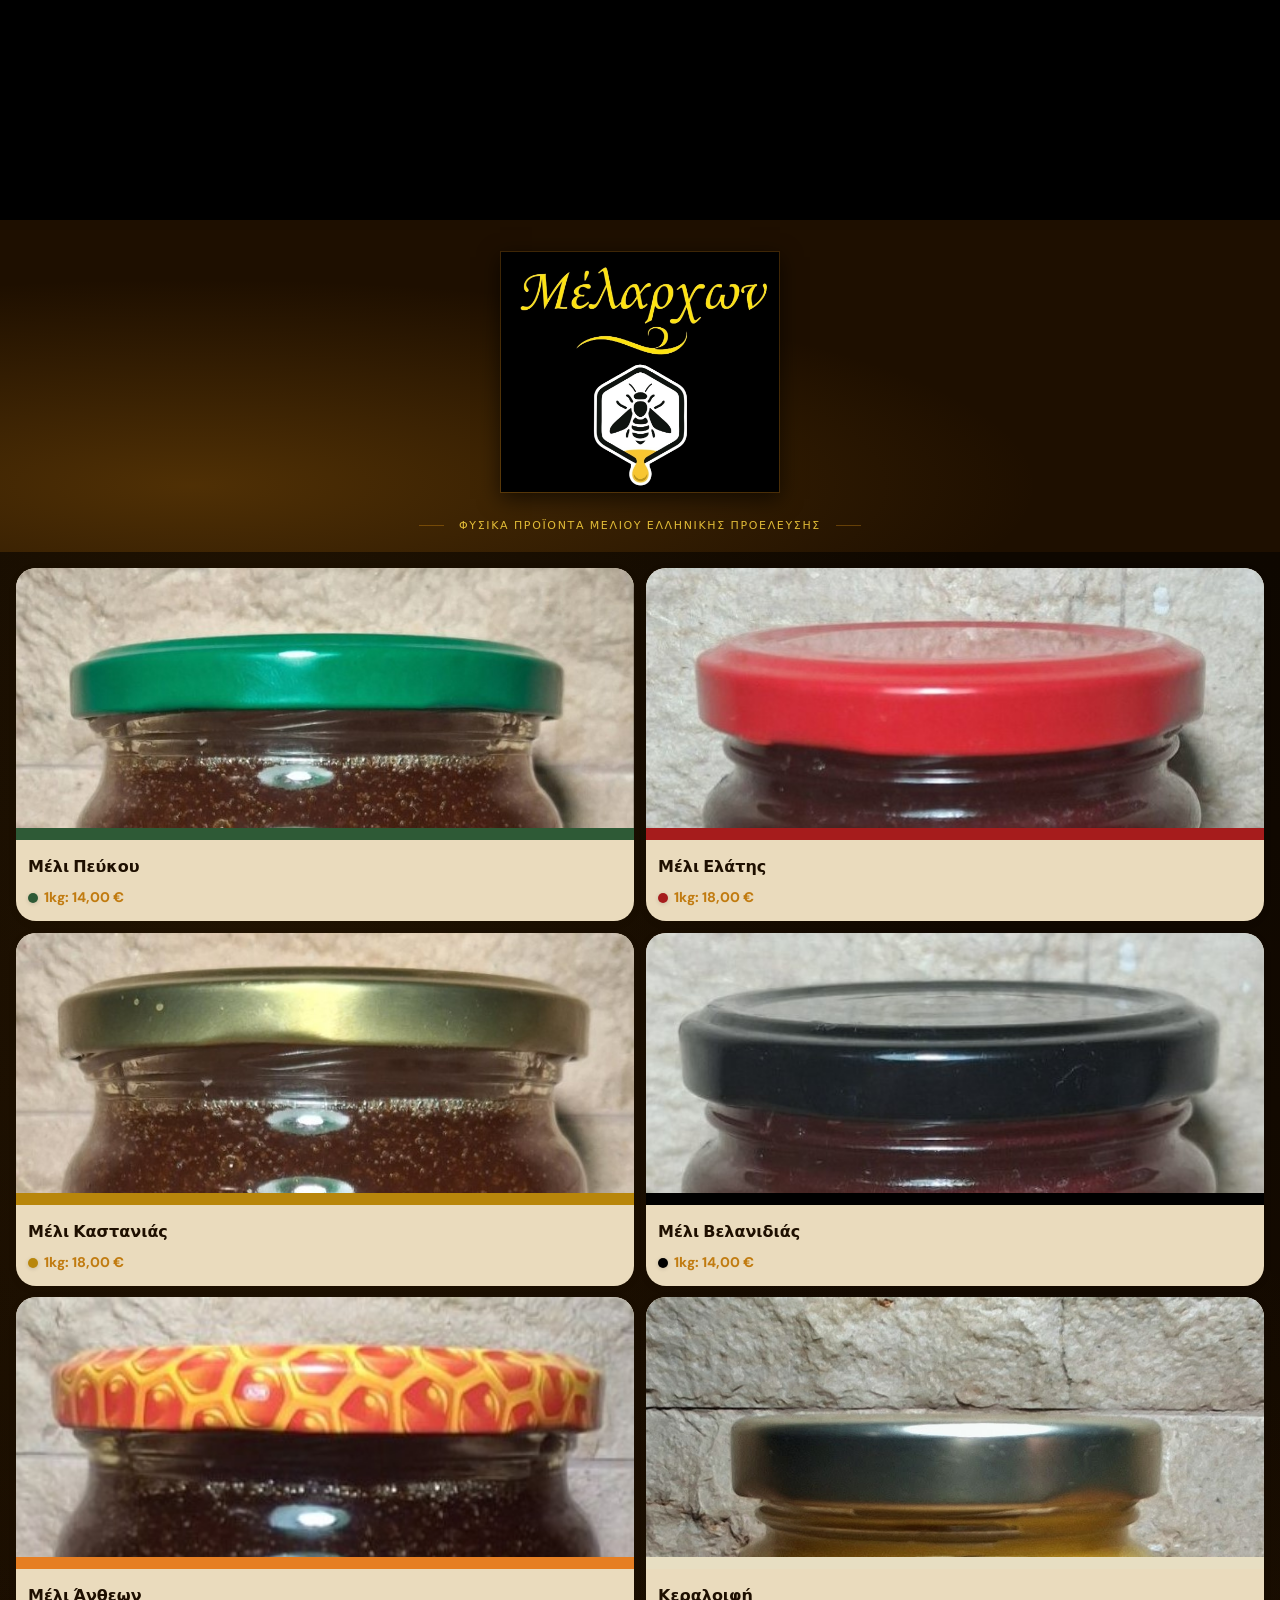
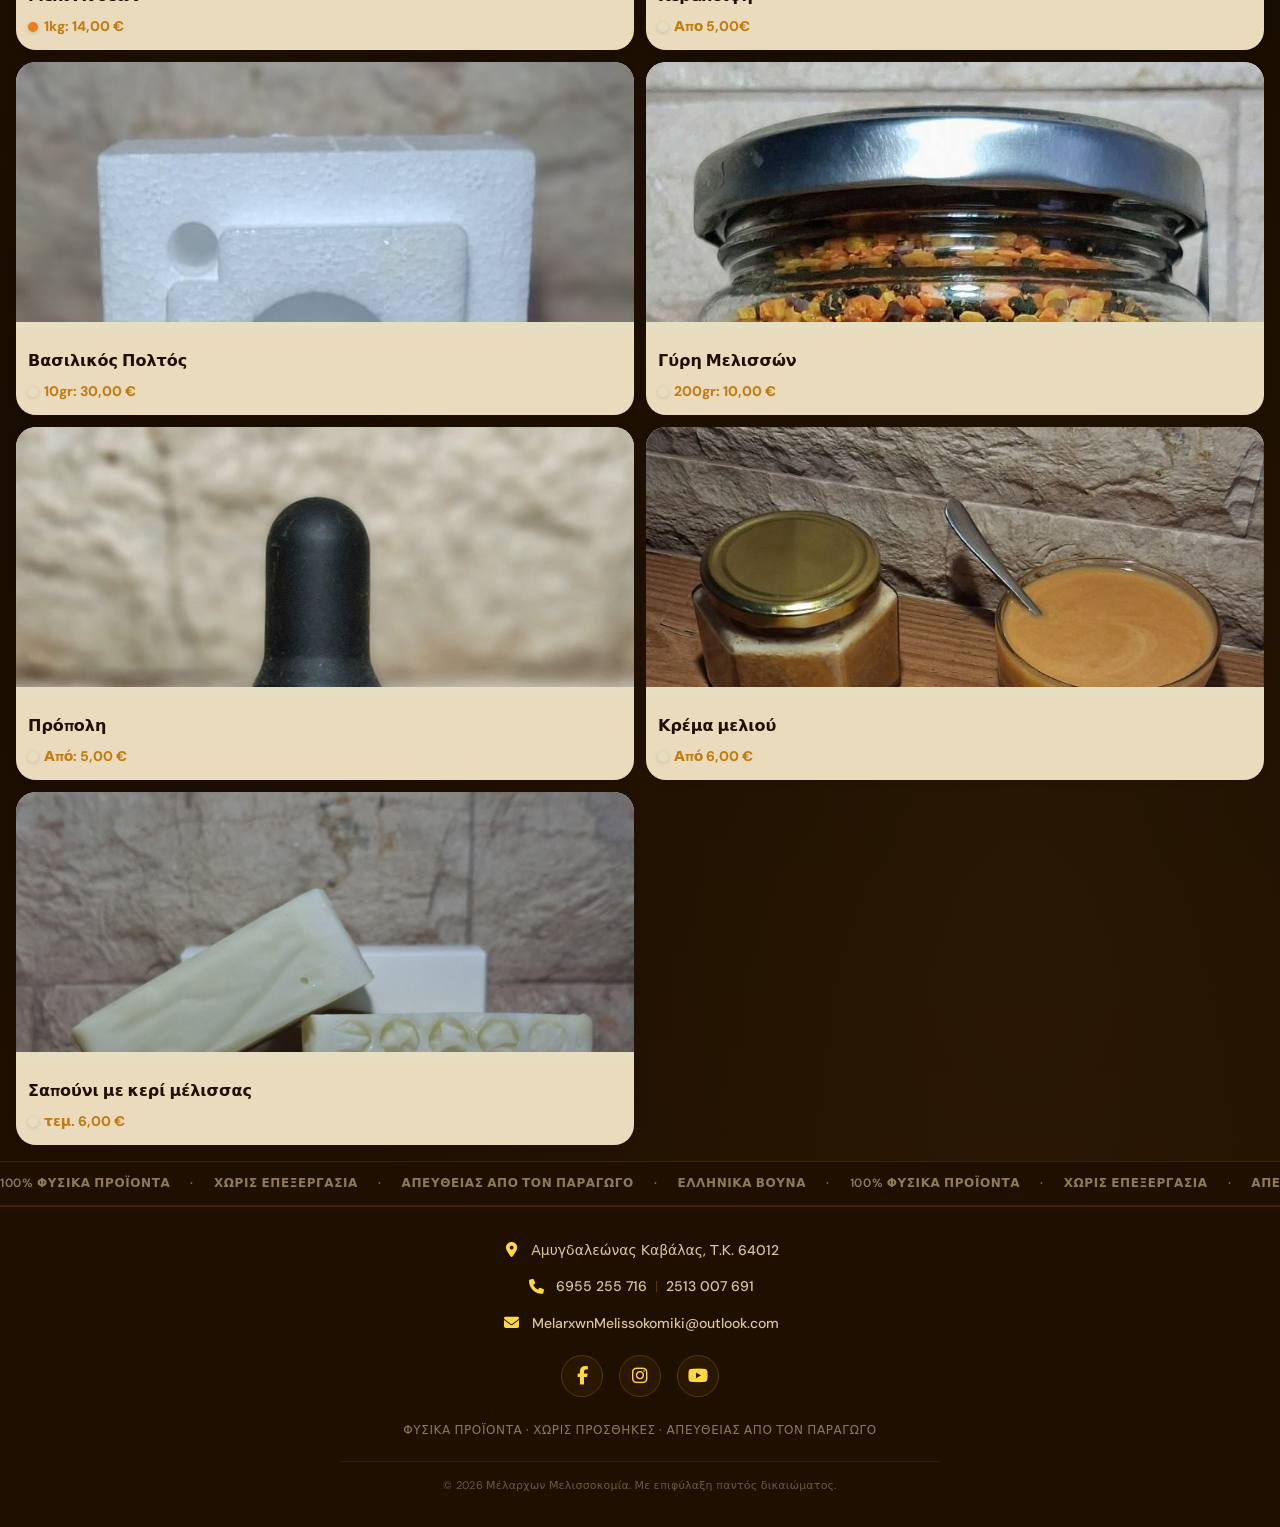
==== commit b46ec1da: "Add files via upload" ====
--- a/index.html
+++ b/index.html
@@ -12,22 +12,22 @@
 </head>
 <body>
 
-  <header class="header">
-    <div class="header__top">
-      <div class="header__overlay"></div>
-      <div class="header__inner">
-        <div class="header__logo">
-          <img src="foto/logo.jpg" alt="Μέλαρχων Logo" class="main-logo">
-        </div>
-        <span class="header__badge">Φυσικά προϊόντα μελιού Ελληνικής προέλευσης</span>
+ <header class="header">
+  <div class="header__video-wrap">
+    <video autoplay muted loop playsinline>
+      <source src="foto/hero.mp4" type="video/mp4">
+    </video>
+  </div>
+  <div class="header__top">
+    <div class="header__overlay"></div>
+    <div class="header__inner">
+      <div class="header__logo">
+        <img src="foto/logo.jpg" alt="Μέλαρχων Logo" class="main-logo">
       </div>
+      <span class="header__badge">Φυσικά προϊόντα μελιού Ελληνικής προέλευσης</span>
     </div>
-    <div class="header__video-wrap">
-      <video autoplay muted loop playsinline>
-        <source src="foto/hero.mp4" type="video/mp4">
-      </video>
-    </div>
-  </header>
+  </div>
+</header>
 
   <main class="products" id="products"></main>
 
@@ -163,8 +163,8 @@
         tasteLabel: '🍯 Γεύση, Άρωμα & Υφή',
         photo: 'foto/kastano.jpg',
         modalPhoto: 'foto/kastano2.jpg', 
-        mainPrice: '1kg: 14,00 €', 
-        color: '#C17B10', 
+        mainPrice: '1kg: 18,00 €', 
+        color: '#B8860B', 
         allSizes: [
           { label: '1kg', price: '18€' },
           { label: '500g', price: '10€' },
@@ -316,28 +316,28 @@
       }
     ];
 
-    const productsList = document.getElementById('products');
+ const productsList = document.getElementById('products');
     const overlay      = document.getElementById('modalOverlay');
     const modalEl      = document.getElementById('modal');
 
     function renderGrid() {
       productsList.innerHTML = '';
       PRODUCTS.forEach((p, index) => {
-        const card = document.createElement('article');
-        card.className = 'card';
-        card.style.setProperty('--cap-color', p.color || '#C17B10');
-        card.innerHTML = `
-          <div class="card__thumb">
-            <img class="card__photo" src="${p.photo}" alt="${p.name}" loading="lazy" />
-          </div>
-          <div class="card__body">
-            <h2 class="card__name">${p.name}</h2>
-            <div style="display: flex; align-items: center; gap: 6px; margin-top: auto;">
-              <span class="card__color-dot" style="background-color: ${p.color || '#C17B10'};"></span>
-              <span class="card__price">${p.mainPrice}</span>
-            </div>
-          </div>
-        `;
+       const card = document.createElement('article');
+card.className = 'card';
+card.style.setProperty('--cap-color', p.color || '#C17B10');
+card.innerHTML = `
+  <div class="card__thumb">
+    <img class="card__photo" src="${p.photo}" alt="${p.name}" loading="lazy" />
+  </div>
+  <div class="card__body" style="border-top: 12px solid ${p.color || '#C17B10'};">
+    <h2 class="card__name">${p.name}</h2>
+    <div style="display: flex; align-items: center; gap: 6px; margin-top: auto;">
+      <span class="card__color-dot" style="background-color: ${p.color || '#C17B10'};"></span>
+      <span class="card__price">${p.mainPrice}</span>
+    </div>
+  </div>
+`;
         card.addEventListener('click', () => openModal(p));
         productsList.appendChild(card);
         setTimeout(() => card.classList.add('card--in'), index * 80);
@@ -371,6 +371,9 @@
       overlay.classList.add('is-open');
       modalEl.classList.add('modal--open');
       document.body.style.overflow = 'hidden';
+
+      // Σπρώχνει εγγραφή στο history ώστε το πίσω του κινητού να κλείνει το modal
+      history.pushState({ modalOpen: true }, '');
     }
 
     function closeModal() {
@@ -383,8 +386,22 @@
       }, 300);
     }
 
-    document.getElementById('modalClose').addEventListener('click', closeModal);
-    overlay.addEventListener('click', e => { if (e.target === overlay) closeModal(); });
+    // Κουμπί Χ
+    document.getElementById('modalClose').addEventListener('click', () => {
+      history.back(); // αφήνει το popstate να κλείσει το modal
+    });
+
+    // Κλικ έξω από το modal
+    overlay.addEventListener('click', e => {
+      if (e.target === overlay) history.back();
+    });
+
+    // Κουμπί πίσω κινητού
+    window.addEventListener('popstate', () => {
+      if (overlay.classList.contains('is-open')) {
+        closeModal();
+      }
+    });
 
     document.addEventListener('DOMContentLoaded', renderGrid);
   </script>
--- a/main.css
+++ b/main.css
@@ -88,6 +88,7 @@
   min-height: 180px;
   overflow: hidden;
   padding: var(--space-4);
+  background: var(--color-dark); /* πρόσθεσε αυτό */
 }
 
 .header__overlay {
@@ -166,7 +167,7 @@
 /* VIDEO SECTION - ΜΕΓΑΛΥΤΕΡΟ ΥΨΟΣ */
 .header__video-wrap {
   width: 100%;
-  height: 350px; /* Αυξήθηκε από 250px σε 350px για να μεγαλώσει το κουτί του βίντεο */
+  height: 220px; /* από 350px */
   overflow: hidden;
   position: relative;
   background: #000;
@@ -220,8 +221,7 @@
   transform: translateY(20px);
   transition: all 0.4s var(--ease-out);
   will-change: transform, opacity;
-  border-top: 12px solid var(--cap-color);
-  /* αφαίρεσε min-height: 280px */
+  border-top: none; /* αφαίρεσε το border-top */
 }
 
 .card--in {
@@ -273,15 +273,13 @@
 
 /* ΤΟ ΜΕΛΙΝΙ BACKGROUND ΣΤΑ ΓΡΑΜΜΑΤΑ */
 .card__body {
-  padding: var(--space-3) var(--space-3) var(--space-3);
+  padding: var(--space-4) var(--space-3) var(--space-3);
   display: flex;
   flex-direction: column;
   gap: var(--space-2);
   flex: 1;
   background: rgba(193, 123, 16, 0.07);
-  border-top: 1px solid rgba(193, 123, 16, 0.12);
-}
-
+}
 /* Η ΕΓΧΡΩΜΗ ΒΟΥΛΑ (ΚΑΠΑΚΙ) */
 .card__color-dot {
   width: 10px;
@@ -317,7 +315,7 @@
 
 .card__price {
   font-family: var(--font-body);
-  font-size: var(--text-md); 
+  font-size: var(--text-sm); 
   font-weight: 800;
   color: var(--color-amber); /* Το χρυσό/μελένιο χρώμα που είχες αρχικά */
 }
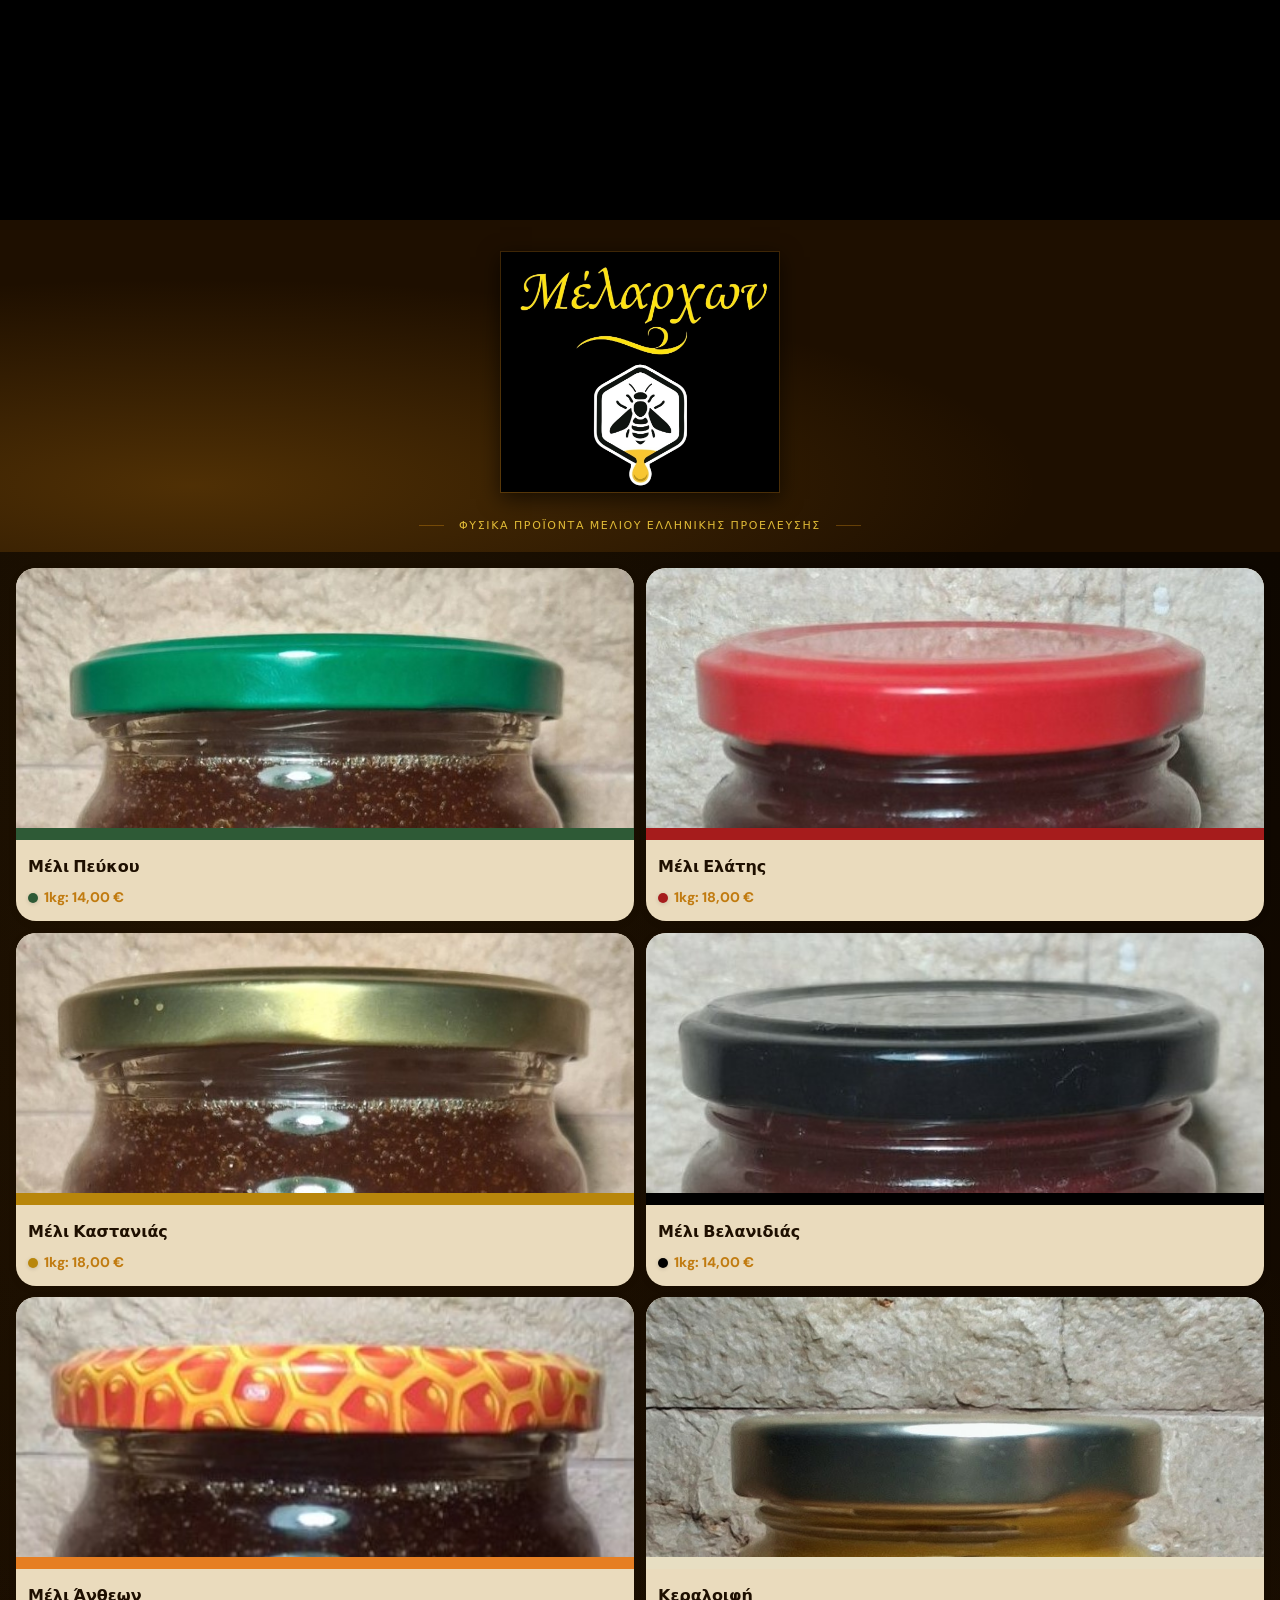
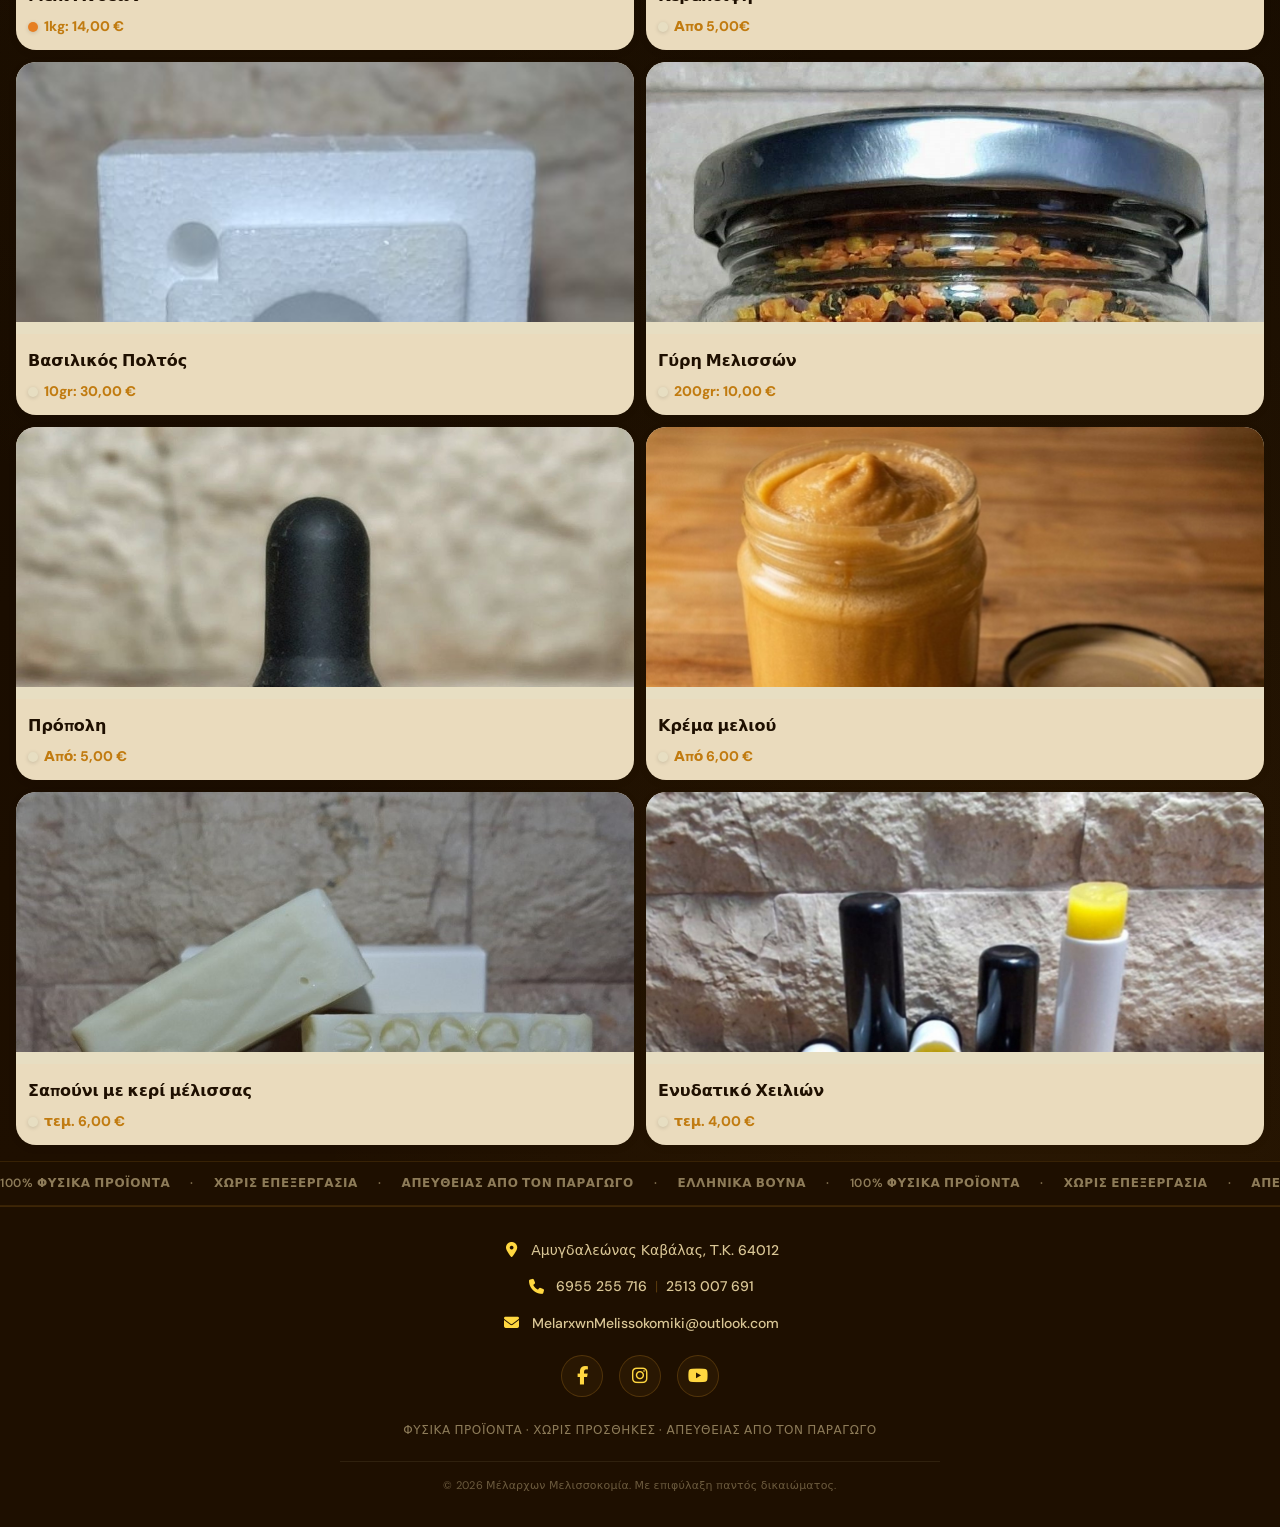
==== commit de051c55: "Add files via upload" ====
--- a/index.html
+++ b/index.html
@@ -29,6 +29,14 @@
   </div>
 </header>
 
+
+
+
+
+
+
+
+
   <main class="products" id="products"></main>
 
   <div class="honey-strip">
@@ -37,6 +45,15 @@
       <span>100% Φυσικά Προϊόντα</span> · <span>Χωρίς Επεξεργασία</span> · <span>Απευθείας από τον Παραγωγό</span> · <span>Ελληνικά Βουνά</span> ·
     </div>
   </div>
+
+
+
+
+
+
+
+
+
 
   <div class="modal-overlay" id="modalOverlay">
     <div class="modal" id="modal">
@@ -313,6 +330,22 @@
         taste: `🐝 Αγνά Συστατικά Μέλαρχων: Παρασκευάζεται με την παραδοσιακή ψυχρή μέθοδο για να διατηρούνται ανέπαφα όλα τα θρεπτικά συστατικά. Περιέχει 100% αγνό κερί μέλισσας από τα μελίσσια μας, έξτρα παρθένο ελαιόλαδο και φυσικά έλαια.\n\n📋 Υφή & Αφρός: Μια συμπαγής, σκληρή μπάρα σαπουνιού που διαρκεί για πολύ καιρό χάρη στο κερί μέλισσας. Δημιουργεί έναν πλούσιο, βελούδινο και κρεμώδη αφρό που καθαρίζει απαλά χωρίς να ξηραίνει το δέρμα.\n\n⏳ Φυσική Ωρίμανση: Έχει υποστεί φυσική ωρίμανση πολλών εβδομάδων. Είναι απαλλαγμένο από χημικά αφριστικά (SLS), parabens, συνθετικά σκληρυντικά και ζωικά λίπη.\n\n🌸 Άρωμα: Ένα απόλυτα καθαρό, ζεστό και γήινο άρωμα που αναδίδει μέλι, φυσικό κερί και μια λεπτή αίσθηση φρεσκάδας.\n\n🎨 Φυσική Εμφάνιση: Διαθέτει ένα γλυκό, γήινο μπεζ-κίτρινο χρώμα. Κάθε μπάρα είναι μοναδική, καθώς κόβεται και σφραγίζεται ξεχωριστά με το χέρι.`,
         benefits: `Το σαπούνι μας δημιουργείται με βάση το αγνό κερί μέλισσας από τις παρθένες περιοχές του Παρανεστίου και της ορεινής Καβάλας, προσφέροντας μια ολοκληρωμένη εμπειρία φυσικού καθαρισμού.\n\n💪 Το κερί μέλισσας δημιουργεί ένα φυσικό προστατευτικό φράγμα στο δέρμα, εγκλωβίζοντας την υγρασία και προσφέροντας βαθιά ενυδάτωση και απαλότητα.\n\n📉 Είναι εξαιρετικά φιλικό για ευαίσθητες, ξηρές ή ερεθισμένες επιδερμίδες, καθώς και για δέρματα με τάση για ξηροδερμία, έκζεμα ή ψωρίαση.\n\n🛡️ Διαθέτει φυσικές καταπραϋντικές και αντιφλεγμονώδεις ιδιότητες, αφήνοντας το δέρμα καθαρό, λαμπερό και απόλυτα αναζωογονημένο μετά από κάθε χρήση.`,
         info: `🔮 ΤΡΟΠΟΣ ΧΡΗΣΗΣ\nΚατάλληλο για καθημερινή χρήση σε πρόσωπο, χέρια και σώμα. Δημιουργήστε αφρό με βρεγμένα χέρια, απλώστε στο δέρμα και ξεπλύνετε με άφθονο νερό.\n\n📦 ΦΥΛΑΞΗ\nΜετά από κάθε χρήση, τοποθετήστε το σαπούνι σε στεγνή σαπουνοθήκη με τρύπες ώστε να στραγγίζει καλά το νερό. Έτσι, η μπάρα σας θα παραμείνει σκληρή και θα διαρκέσει πολύ περισσότερο.\n\n⚠️ ΠΡΟΕΙΔΟΠΟΙΗΣΗ\nΜόνο για εξωτερική χρήση. Σε περίπτωση επαφής με τα μάτια, ξεπλύνετε αμέσως με άφθονο καθαρό νερό.\n\n🫙 ΣΥΣΚΕΥΑΣΙΑ & ΔΙΑΡΚΕΙΑ\nΣυσκευάζεται σε ανακυκλώσιμο, οικολογικό χαρτί που επιτρέπει στο σαπούνι να "αναπνέει". · Διάρκεια: 12 μήνες από την πρώτη χρήση.`
+      },
+     {
+        id: 12,
+        name: 'Ενυδατικό Χειλιών',
+        category: 'Καλλυντικά',
+        tasteLabel: '🌿 Υφή, Άρωμα & Εμφάνιση',
+        photo: 'foto/lip.jpg',
+        modalPhoto: 'foto/lip2.jpg', 
+        mainPrice: 'τεμ. 4,00 €', 
+        color: '#E7DEC2', 
+        allSizes: [
+          { label: '10gr', price: '4,00 €' }
+        ],
+        taste: `🐝 Αγνά Συστατικά Μέλαρχων: Παρασκευάζεται αποκλειστικά με φυσικές και αγνές πρώτες ύλες. Περιέχει 100% φυσικό κερί μέλισσας από τα μελίσσια μας, έξτρα παρθένο ελαιόλαδο, βούτυρο καριτέ και ενυδατικά φυτικά έλαια.\n\n📋 Υφή & Εφαρμογή: Μια πλούσια, απαλή και βελούδινη υφή που απλώνεται εύκολα στα χείλη χωρίς να αφήνει κολλώδη αίσθηση. Απορροφάται σταδιακά, προσφέροντας παρατεταμένη προστασία και άνεση.\n\n⏳ Φυσική Σύνθεση: 100% φυσικό προϊόν, απαλλαγμένο από χημικά συντηρητικά, parabens, παράγωγα πετρελαίου (παραφινέλαια/βαζελίνη) και συνθετικά αρώματα.\n\n🌸 Άρωμα: Ένα διακριτικό, γλυκό και ζεστό άρωμα που αναδίδει τη φυσική ευωδιά του μελιού και του αγνού κεριού μέλισσας.\n\n🎨 Φυσική Εμφάνιση: Διαθέτει ένα απαλό, φυσικό υποκίτρινο-μπεζ χρώμα, το οποίο οφείλεται αποκλειστικά στο ανεπεξέργαστο κερί μέλισσας.`,
+        benefits: `Το ενυδατικό χειλιών μας δημιουργείται με βάση το αγνό κερί μέλισσας από τις παρθένες ορεινές περιοχές της Καβάλας και του Παρανεστίου, προσφέροντας βαθιά θρέψη και ανάπλαση.\n\n💪 Το κερί μέλισσας δημιουργεί ένα φυσικό, αόρατο προστατευτικό φιλμ στα χείλη, εγκλωβίζοντας την υγρασία και προστατεύοντάς τα από το κρύο, τον αέρα και τον ήλιο.\n\n📉 Είναι εξαιρετικά αποτελεσματικό για ξηρά, σκασμένα ή ερεθισμένα χείλη, χαρίζοντας άμεση ανακούφιση, ελαστικότητα και βελούδινη απαλότητα.\n\n🛡️ Διαθέτει ισχυρές καταπραϋντικές, επουλωτικές και αντιφλεγμονώδεις ιδιότητες, βοηθώντας στη γρήγορη αποκατάσταση των μικροτραυματισμών και των σκασιμάτων.`,
+        info: `🔮 ΤΡΟΠΟΣ ΧΡΗΣΗΣ\nΑπλώστε ομοιόμορφα μια μικρή ποσότητα στα χείλη σας. Χρησιμοποιήστε το καθημερινά και επαναλάβετε όσες φορές χρειάζεται μέσα στην ημέρα, ιδιαίτερα σε συνθήκες έντονου κρύου ή ζέστης.\n\nBox ΦΥΛΑΞΗ\nΔιατηρείτε το προϊόν σε σκιερό και δροσερό μέρος, μακριά από άμεση ηλιακή ακτινοβολία και υψηλές θερμοκρασίες, για να μη χάσει τη συμπαγή του μορφή.\n\n⚠️ ΠΡΟΕΙΔΟΠΟΙΗΣΗ\nΜόνο για εξωτερική (τοπική) χρήση στα χείλη. Να φυλάσσεται μακριά από μικρά παιδιά.\n\n🫙 ΣΥΣΚΕΥΑΣΙΑ & ΔΙΑΡΚΕΙΑ\nΔιατίθεται σε πρακτική, ανακυκλώσιμη και εύχρηστη premium συσκευασία. · Διάρκεια: 12 μήνες από το άνοιγμα της συσκευασίας.`
       }
     ];
 
